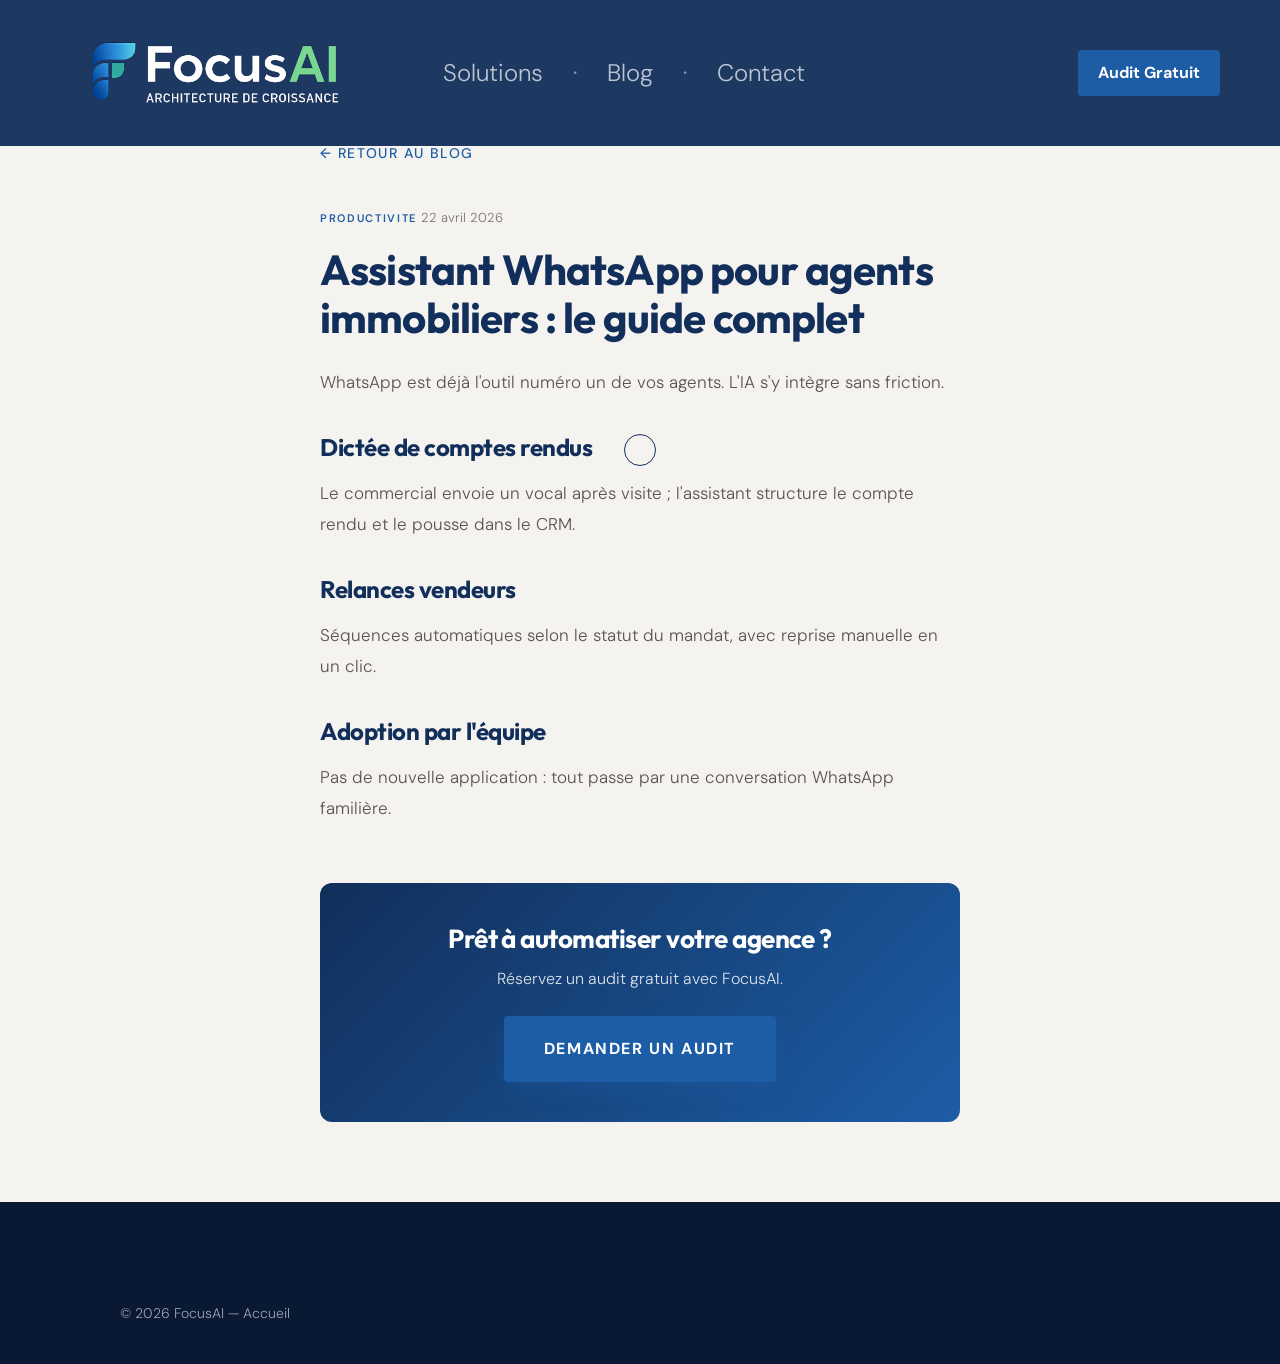
==== blog-assistant-whatsapp.html @ 402b4990 "Ajouter la page blog, la section FAQ et les articles associés. Nouvelle section FAQ sur l'accueil, p" ====
<!DOCTYPE html>
<html lang="fr">
<head>
    <meta charset="UTF-8">
    <meta name="viewport" content="width=device-width, initial-scale=1.0">
    <title>Assistant WhatsApp immobilier | FocusAI</title>
    <meta name="description" content="Assistant WhatsApp pour agents immobiliers">
    <link rel="stylesheet" href="style.css">
    <link rel="icon" type="image/png" href="logo.png">
    <link href="https://fonts.googleapis.com/css2?family=Outfit:wght@400;600;700;800&family=DM+Sans:wght@200;300;400&display=swap" rel="stylesheet">
    <script>window.va = window.va || function () { (window.vaq = window.vaq || []).push(arguments); };</script>
    <script defer src="/_vercel/insights/script.js"></script>
</head>
<body class="page-article">
    <div class="cursor-outline"></div>
    <nav class="navbar scrolled">
        <div class="nav-logo"><a href="index.html"><img src="logo.png" alt="FocusAI" style="height:90px;transform:scale(3);transform-origin:left center;margin-left:20px;display:block;"></a></div>
        <div class="nav-links" id="navLinks">
            <a href="index.html#solutions">Solutions</a><span class="dot">&middot;</span>
            <a href="blog.html">Blog</a><span class="dot">&middot;</span>
            <a href="index.html#contact">Contact</a>
        </div>
        <div class="nav-actions" style="display:flex;align-items:center;gap:15px;">
            <a href="#" onclick="openAuditModal(event)" class="nav-cta">Audit Gratuit</a>
            <div class="burger-menu" id="burgerMenu"><span></span><span></span><span></span></div>
        </div>
    </nav>
    <main class="article-main">
        <a href="blog.html" class="article-back">&larr; Retour au blog</a>
        <article class="article-content">
            <span class="blog-card-category">Productivite</span>
            <time class="blog-card-date" datetime="2026-04-22">22 avril 2026</time>
            <h1>Assistant WhatsApp pour agents immobiliers : le guide complet</h1>
            <p class="article-lead">WhatsApp est d&eacute;j&agrave; l'outil num&eacute;ro un de vos agents. L'IA s'y int&egrave;gre sans friction.</p><h2>Dict&eacute;e de comptes rendus</h2><p>Le commercial envoie un vocal apr&egrave;s visite ; l'assistant structure le compte rendu et le pousse dans le CRM.</p><h2>Relances vendeurs</h2><p>S&eacute;quences automatiques selon le statut du mandat, avec reprise manuelle en un clic.</p><h2>Adoption par l'&eacute;quipe</h2><p>Pas de nouvelle application : tout passe par une conversation WhatsApp famili&egrave;re.</p>
        </article>
        <aside class="article-cta">
            <h2>Pr&ecirc;t &agrave; automatiser votre agence ?</h2>
            <p>R&eacute;servez un audit gratuit avec FocusAI.</p>
            <a href="#" onclick="openAuditModal(event)" class="btn-primary">Demander un audit</a>
        </aside>
    </main>
    <footer class="footer"><div class="footer-bottom" style="padding:20px 60px;text-align:center;"><p>&copy; 2026 FocusAI &mdash; <a href="index.html">Accueil</a></p></div></footer>
    <div id="auditModal" class="modal-overlay"><div class="modal-content"><button class="modal-close" onclick="closeAuditModal()">&times;</button><form id="auditForm" style="display:flex;flex-direction:column;gap:15px;"><input type="text" id="auditName" class="modal-input" placeholder="Nom" required><input type="email" id="auditEmail" class="modal-input" placeholder="Email" required><input type="tel" id="auditPhone" class="modal-input" placeholder="Tel" required><input type="text" id="auditDomain" class="modal-input" placeholder="Activite" required><button type="submit" id="auditSubmitBtn" class="btn-primary" style="width:100%;border:none;">Envoyer</button></form><div id="auditSuccessMsg" style="display:none;color:#49A0E3;">OK</div></div></div>
    <script src="script.js"></script>
</body>
</html>
---- style.css ----
/* style.css */

/* Variables */
:root {
    --bg-main: #F5F3EF;
    --bg-dark: #112F5A;
    --accent-main: #1D5DA6;
    --accent-sec: #49A0E3;
    --accent-gold: #7ED994;
    --text-sec: #5A5450;
    --text-light: #ffffff;
    --text-dark: #141210;

    --font-heading: 'Outfit', sans-serif;
    --font-body: 'DM Sans', sans-serif;
}

/* Reset & Base */
* {
    margin: 0;
    padding: 0;
    box-sizing: border-box;
}

html {
    scroll-behavior: smooth;
    font-size: 16px;
}

body {
    background-color: var(--bg-main);
    color: var(--text-dark);
    font-family: var(--font-body);
    font-weight: 300;
    line-height: 1.6;
    overflow-x: hidden;
    cursor: none; /* Custom cursor */
}

a {
    text-decoration: none;
    color: inherit;
    cursor: none; /* Custom cursor everywhere */
}

button {
    cursor: none;
}

ul {
    list-style: none;
}

/* Typography Utilities */
h1, h2, h3, h4, h5, h6 {
    font-family: var(--font-heading);
    font-weight: 700;
    line-height: 1.2;
    letter-spacing: -0.02em;
}

em, i {
    font-style: italic;
}

.caps-label {
    letter-spacing: 0.18em;
    text-transform: uppercase;
    font-size: 11px;
}

/* Custom Cursor (Outline Only for Zero Lag) */
.cursor-outline {
    position: fixed;
    top: 0;
    left: 0;
    transform: translate(-50%, -50%);
    border-radius: 50%;
    z-index: 9999;
    pointer-events: none;
    will-change: transform;
    width: 32px;
    height: 32px;
    border: 1px solid var(--bg-dark);
    transition: width 0.2s, height 0.2s, background-color 0.2s, border-color 0.3s;
}

body.hovering .cursor-outline {
    width: 56px;
    height: 56px;
    background-color: rgba(17, 47, 90, 0.2);
}

body.cursor-on-dark .cursor-outline {
    border-color: var(--text-light);
}

body.cursor-on-dark.hovering .cursor-outline {
    background-color: rgba(255, 255, 255, 0.2);
}

/* Navigation */
.navbar {
    position: fixed;
    top: 0;
    left: 0;
    width: 100%;
    padding: 28px 60px;
    display: flex;
    justify-content: space-between;
    align-items: center;
    z-index: 1000;
    transition: background-color 0.3s, backdrop-filter 0.3s;
    color: var(--text-light);
    
    transform: translateY(-20px);
    opacity: 0;
    animation: navAppear 0.8s ease forwards 0.2s;
}

.navbar.scrolled {
    backdrop-filter: blur(12px);
    background-color: rgba(17, 47, 90, 0.9);
    padding: 20px 60px;
}

.nav-logo {
    font-family: var(--font-heading);
    letter-spacing: 0.1em;
    font-size: 22px;
    font-weight: 800;
}

.nav-links {
    display: flex;
    gap: 30px;
    align-items: center;
    font-size: 24px; /* x2 size */
}

.nav-links a {
    opacity: 0.7;
    transition: opacity 0.3s, color 0.3s;
}

.nav-links a:hover {
    opacity: 1;
}

.nav-links .dot {
    opacity: 0.5;
}

.nav-cta {
    padding: 10px 20px;
    background-color: var(--accent-main);
    color: var(--text-light) !important;
    border: none;
    border-radius: 4px;
    font-weight: bold;
    transition: background-color 0.3s, transform 0.3s;
}

.nav-cta:hover {
    background-color: var(--accent-sec);
    transform: translateY(-2px);
    color: var(--text-light) !important;
}

.btn-icon {
    width: 18px;
    height: 18px;
    vertical-align: middle;
    transition: transform 0.3s cubic-bezier(0.16, 1, 0.3, 1);
}

.btn-primary:hover .btn-icon, .nav-cta:hover .btn-icon, .btn-text:hover .btn-icon {
    transform: translate(3px, -3px);
}

@keyframes navAppear {
    to {
        transform: translateY(0);
        opacity: 1;
    }
}

/* Burger Menu Desktop (Hidden) */
.burger-menu {
    display: none;
    cursor: pointer;
    flex-direction: column;
    justify-content: space-between;
    width: 24px;
    height: 18px;
    z-index: 1001;
}
.burger-menu span {
    display: block;
    width: 100%;
    height: 2px;
    background-color: var(--text-light);
    border-radius: 2px;
    transition: all 0.3s ease;
}

/* 1. Hero Section */
.hero {
    position: relative;
    height: 100vh;
    display: flex;
    align-items: center;
    padding: 60px;
    color: var(--text-light);
    overflow: hidden;
}

.hero-bg {
    position: absolute;
    top: 0;
    left: 0;
    width: 100%;
    height: 100%;
    z-index: -1;
    animation: kenBurns 14s ease-out forwards;
}

@keyframes kenBurns {
    from { transform: scale(1.08); }
    to { transform: scale(1); }
}

.hero-gradient {
    position: absolute;
    top: 0;
    left: 0;
    width: 100%;
    height: 100%;
    background: linear-gradient(135deg, #091833, #112F5A, #1D5DA6);
}

.hero-grid {
    position: absolute;
    top: 0;
    left: 0;
    width: 100%;
    height: 100%;
    background-image: linear-gradient(rgba(126, 217, 148, 0.06) 1px, transparent 1px),
                      linear-gradient(90deg, rgba(126, 217, 148, 0.06) 1px, transparent 1px);
    background-size: 60px 60px;
}

.hero-overlay {
    position: absolute;
    bottom: 0;
    left: 0;
    width: 100%;
    height: 100%;
    background: linear-gradient(to top, rgba(10,18,40,0.7), transparent 55%);
}

.hero-orbs {
    position: absolute;
    width: 100%;
    height: 100%;
    top: 0;
    left: 0;
    pointer-events: none;
}

.orb {
    position: absolute;
    border-radius: 50%;
    filter: blur(80px);
    opacity: 0.5;
}

.orb-1 {
    width: 400px;
    height: 400px;
    background: var(--accent-gold);
    top: 20%;
    left: 10%;
    animation: float 10s ease-in-out infinite alternate;
}

.orb-2 {
    width: 500px;
    height: 500px;
    background: var(--accent-sec);
    bottom: 10%;
    right: 10%;
    animation: float 12s ease-in-out infinite alternate-reverse;
}

@keyframes float {
    to { transform: translateY(40px) translateX(20px); }
}

.hero-content {
    position: relative;
    z-index: 1;
    width: 100%;
    max-width: 1400px;
    margin: 0 auto;
}

.hero-title {
    font-size: clamp(40px, 6vw, 80px);
    margin-bottom: 30px;
    position: relative;
    z-index: 2;
    font-family: 'Outfit', sans-serif;
    font-weight: 800;
    text-transform: uppercase;
    text-align: center;
    opacity: 0;
    transform: translateY(40px);
    transition: opacity 1.2s cubic-bezier(0.16,1,0.3,1), transform 1.2s cubic-bezier(0.16,1,0.3,1);
    transition-delay: 0.3s;
}

.hero.is-visible .hero-title {
    opacity: 1;
    transform: translateY(0);
}

.hero-columns {
    display: grid;
    grid-template-columns: 1fr auto 1fr;
    gap: 40px;
    align-items: flex-end;
}

.hero-text-left, .hero-text-right {
    font-size: 18px;
    opacity: 0;
    transform: translateY(20px);
    transition: opacity 1s, transform 1s, box-shadow 0.4s ease;
    line-height: 1.5;
    max-width: 400px;
}

.hero-text-left {
    transition-delay: 0.6s, 0.6s, 0s;
}
.hero-text-right {
    text-align: right;
    justify-self: end;
    transition-delay: 0.6s, 0.6s, 0s;
}

.hero.is-visible .hero-text-left, 
.hero.is-visible .hero-text-right {
    opacity: 1;
    transform: translateY(0);
}

.hero.is-visible .hero-text-left:hover, 
.hero.is-visible .hero-text-right:hover {
    transform: translateY(-8px);
    box-shadow: 0 15px 35px rgba(0, 0, 0, 0.4);
}

.hero-cta-wrapper {
    opacity: 0;
    transition: opacity 0.8s;
    transition-delay: 0.9s;
}

.hero.is-visible .hero-cta-wrapper {
    opacity: 1;
}

.btn-primary {
    display: inline-block;
    padding: 20px 40px;
    background-color: var(--accent-main);
    color: var(--text-light) !important;
    border: none;
    border-radius: 4px;
    font-family: var(--font-body);
    font-size: 16px;
    text-transform: uppercase;
    letter-spacing: 0.1em;
    font-weight: bold;
    box-shadow: 0 10px 20px rgba(29, 93, 166, 0.3);
    transition: background-color 0.4s ease, transform 0.4s ease;
}

.btn-primary:hover {
    background-color: var(--accent-sec);
    transform: translateY(-2px);
    color: var(--text-light) !important;
}

/* 2. Piliers et Intégrations */
.piliers {
    background-color: var(--bg-main);
    padding: 120px 0;
}

.piliers-container {
    display: flex;
    justify-content: space-around;
    padding: 0 60px;
    margin-bottom: 120px;
}

.pilier {
    display: flex;
    flex-direction: column;
    align-items: center;
    gap: 25px;
    opacity: 0;
    transform: translateY(20px);
    transition: opacity 0.8s, transform 0.8s, color 0.3s;
    cursor: default;
}

.piliers.is-visible .pilier {
    opacity: 1;
    transform: translateY(0);
}

.piliers-container:hover .pilier:not(:hover) {
    opacity: 0.4;
    transform: scale(0.95);
}

.pilier:hover {
    color: var(--bg-dark);
    transform: scale(1.05);
}

.piliers.is-visible .pilier:nth-child(1) { transition-delay: 0.1s; }
.piliers.is-visible .pilier:nth-child(2) { transition-delay: 0.2s; }
.piliers.is-visible .pilier:nth-child(3) { transition-delay: 0.3s; }

.pilier-num {
    font-family: var(--font-heading);
    font-style: italic;
    font-size: 60px;
    color: rgba(17, 47, 90, 0.3);
    transition: color 0.3s, transform 0.3s;
}

.pilier:hover .pilier-num {
    color: var(--bg-dark);
    transform: scale(1.1);
}

.pilier-label {
    font-family: var(--font-body);
    font-size: 20px;
    text-transform: uppercase;
    letter-spacing: 0.15em;
}

.separator {
    height: 1px;
    background-color: rgba(90, 84, 80, 0.2);
    width: 100%;
}

.marquee-container {
    overflow: hidden;
    padding: 40px 0;
    white-space: nowrap;
    display: flex;
}

.marquee-content {
    flex-shrink: 0;
    padding-right: 50px; /* spacing before loop repeats */
    font-size: 14px;
    letter-spacing: 0.2em;
    opacity: 0.3;
    animation: scrollLeft 30s linear infinite;
    cursor: default;
}

.marquee-container:hover .marquee-content {
    animation-play-state: paused;
    opacity: 0.6;
    transition: opacity 0.3s;
}

@keyframes scrollLeft {
    from { transform: translateX(0); }
    to { transform: translateX(-100%); }
}

/* 3. Déclaration Centrale */
.declaration {
    position: relative;
    padding: 120px 0 0 0;
    text-align: center;
    background-color: var(--bg-main);
}

.declaration-content {
    max-width: 900px;
    margin: 0 auto;
    padding: 0 20px;
    position: relative;
    z-index: 2;
}

.declaration-title {
    font-size: clamp(48px, 6vw, 90px);
    margin-bottom: 60px;
}

.declaration-line {
    width: 0;
    height: 1px;
    background-color: rgba(17, 47, 90, 0.3);
    margin: 0 auto 30px auto;
    transition: width 1.2s ease;
}

.declaration.is-visible .declaration-line {
    width: 60px;
}

.declaration-subtitle {
    font-size: 12px;
    letter-spacing: 0.15em;
    opacity: 0.5;
    text-transform: uppercase;
}

.stat-banner {
    position: relative;
    height: 60vh;
    background: linear-gradient(to bottom, #1D5DA6, #112F5A);
    display: flex;
    flex-direction: column;
    justify-content: center;
    align-items: center;
    margin-top: 100px;
    overflow: hidden;
    color: var(--text-light);
    transform: scale(1.04);
    transition: transform 1.5s ease;
}

.declaration.is-visible .stat-banner {
    transform: scale(1);
}

.stat-giant {
    font-family: var(--font-heading);
    font-size: clamp(80px, 12vw, 150px);
    color: var(--text-light);
    font-weight: bold;
    margin-bottom: 20px;
}

.stat-label {
    position: relative;
    z-index: 1;
    font-size: 14px;
    letter-spacing: 0.1em;
    opacity: 0.8;
}

/* 4. La Science de l'Automatisation */
.science {
    padding: 120px 60px;
    background-color: var(--bg-main);
}

.science-container {
    display: grid;
    grid-template-columns: 1fr 1fr;
    gap: 80px;
    max-width: 1400px;
    margin: 0 auto;
}

.science-left {
    opacity: 0;
    transform: translateX(-30px);
    transition: opacity 1s, transform 1s;
}

.science.is-visible .science-left {
    opacity: 1;
    transform: translateX(0);
}

.science-title {
    font-size: 48px;
    margin-bottom: 20px;
}

.science-tag {
    display: block;
    font-size: 11px;
    text-transform: uppercase;
    letter-spacing: 0.3em;
    opacity: 0.4;
    margin-bottom: 40px;
}

.science-body {
    font-size: 18px;
    line-height: 1.8;
    margin-bottom: 40px;
    color: var(--text-sec);
}

.btn-text {
    font-size: 14px;
    text-transform: uppercase;
    letter-spacing: 0.1em;
    font-weight: 400;
    color: var(--accent-main);
    border-bottom: 1px solid transparent;
    transition: border-bottom 0.3s;
}

.btn-text:hover {
    border-bottom: 1px solid var(--accent-main);
}

.module-item {
    display: flex;
    justify-content: space-between;
    align-items: center;
    padding: 30px 0;
    border-bottom: 1px solid rgba(90, 84, 80, 0.2);
    position: relative;
    opacity: 0;
    transform: translateY(20px);
    transition: opacity 0.6s, transform 0.6s;
}

.science.is-visible .module-item {
    opacity: 1;
    transform: translateY(0);
}

.science.is-visible .module-item:hover {
    transform: translateY(-5px);
    box-shadow: 0 10px 25px rgba(0, 0, 0, 0.05);
    background: #ffffff;
    border-radius: 8px;
    padding: 30px 20px;
    border-bottom: 1px solid transparent;
}

.science.is-visible .module-item:nth-child(1) { transition-delay: 0.15s; }
.science.is-visible .module-item:nth-child(2) { transition-delay: 0.30s; }
.science.is-visible .module-item:nth-child(3) { transition-delay: 0.45s; }
.science.is-visible .module-item:nth-child(4) { transition-delay: 0.60s; }
.science.is-visible .module-item:nth-child(5) { transition-delay: 0.75s; }

.module-item::after {
    content: '';
    position: absolute;
    bottom: -1px;
    left: 0;
    height: 1px;
    width: 0;
    background-color: var(--accent-main);
    transition: width 0.4s ease;
}

.module-item:hover::after {
    width: 100%;
}

.module-info {
    display: flex;
    align-items: center;
    gap: 15px;
    font-size: 20px;
}

.module-num {
    font-family: var(--font-heading);
    font-style: italic;
    color: rgba(255, 255, 255, 0.3);
    margin-right: 15px;
    font-size: 24px;
}

.module-name {
    font-family: var(--font-body);
}

.module-time {
    font-size: 11px;
    color: var(--text-sec);
    text-transform: uppercase;
}

/* 5. Galerie Stats */
.galerie-stats {
    display: flex;
    height: 75vh;
    background-color: var(--bg-dark);
    color: var(--text-light);
}

.stats-col {
    flex: 1;
    display: flex;
    flex-direction: column;
    justify-content: center;
    padding: 0 80px;
    position: relative;
    overflow: hidden;
}

.stats-left {
    background: linear-gradient(to bottom right, #112F5A, #1D5DA6);
}

.stats-separator {
    position: absolute;
    right: 0;
    top: 0;
    width: 1px;
    height: 100%;
    background-color: rgba(245, 243, 239, 0.06);
}

.stats-right {
    background-color: var(--bg-dark);
}

.stats-content {
    opacity: 0;
    transform: translateY(20px);
    transition: opacity 0.8s, transform 0.8s;
    position: relative;
    z-index: 2;
}

.galerie-stats.is-visible .stats-content {
    opacity: 1;
    transform: translateY(0);
}

.galerie-stats.is-visible .stats-left .stats-content {
    transition-delay: 0.15s;
}

.galerie-stats.is-visible .stats-right .stats-content {
    transition-delay: 0.3s;
}

.stats-label {
    font-size: 11px;
    letter-spacing: 0.18em;
    text-transform: uppercase;
    opacity: 0.6;
    margin-bottom: 20px;
    display: block;
}

.stats-value {
    font-family: var(--font-heading);
    font-size: clamp(40px, 5vw, 72px);
}

.stats-value span, .stats-value i {
    color: var(--accent-gold);
    font-style: italic;
}

.stat-bg-number {
    position: absolute;
    top: 50%;
    right: -5%;
    transform: translateY(-50%);
    font-family: var(--font-heading);
    font-size: 200px;
    opacity: 0.04;
    pointer-events: none;
    animation: zoomSlow 20s infinite alternate;
}

@keyframes zoomSlow {
    from { transform: translateY(-50%) scale(1); }
    to { transform: translateY(-50%) scale(1.02); }
}

/* 6. Ingénierie de Précision */
.ingenierie {
    background-color: var(--bg-dark);
    color: var(--text-light);
    padding: 120px 60px;
}

.ingenierie-header {
    text-align: center;
    margin-bottom: 80px;
    opacity: 0;
    transform: translateY(30px);
    transition: opacity 0.8s, transform 0.8s;
}

.ingenierie.is-visible .ingenierie-header {
    opacity: 1;
    transform: translateY(0);
}

.ingenierie-title {
    font-size: 48px;
    margin-bottom: 15px;
}

.ingenierie-ref {
    font-size: 11px;
    letter-spacing: 0.2em;
    color: var(--accent-gold);
    opacity: 0.8;
}

.ingenierie-container {
    display: grid;
    grid-template-columns: 1fr 1fr;
    gap: 80px;
    max-width: 1400px;
    margin: 0 auto;
}

.ingenierie-list li, .stack-list li {
    padding: 20px 0;
    border-bottom: 1px solid rgba(245, 243, 239, 0.1);
    font-size: 18px;
    opacity: 0;
    transform: translateY(15px);
    transition: opacity 0.5s, transform 0.5s;
}

.ingenierie.is-visible .ingenierie-list li,
.ingenierie.is-visible .stack-list li {
    opacity: 1;
    transform: translateY(0);
}

.ingenierie.is-visible .ingenierie-list li:nth-child(1) { transition-delay: 0.1s; }
.ingenierie.is-visible .ingenierie-list li:nth-child(2) { transition-delay: 0.2s; }
.ingenierie.is-visible .ingenierie-list li:nth-child(3) { transition-delay: 0.3s; }
.ingenierie.is-visible .ingenierie-list li:nth-child(4) { transition-delay: 0.4s; }
.ingenierie.is-visible .ingenierie-list li:nth-child(5) { transition-delay: 0.5s; }

.ingenierie.is-visible .stack-list li:nth-child(1) { transition-delay: 0.3s; }
.ingenierie.is-visible .stack-list li:nth-child(2) { transition-delay: 0.4s; }
.ingenierie.is-visible .stack-list li:nth-child(3) { transition-delay: 0.5s; }
.ingenierie.is-visible .stack-list li:nth-child(4) { transition-delay: 0.6s; }
.ingenierie.is-visible .stack-list li:nth-child(5) { transition-delay: 0.7s; }

.ing-num {
    font-family: var(--font-heading);
    font-style: italic;
    color: rgba(255, 255, 255, 0.3);
    margin-right: 10px;
}

.stack-list strong {
    color: var(--text-light);
    font-weight: 500;
}

/* Solutions Details */
.solutions-details {
    padding: 120px 60px;
    width: 100%;
}

.solutions-subtitle {
    font-size: 36px;
    margin-bottom: 15px;
}

.solutions-desc {
    color: var(--text-sec);
    margin-bottom: 40px;
}

.cases-grid {
    display: grid;
    grid-template-columns: 1fr;
    gap: 40px;
}

.case-card {
    background-color: rgba(17, 47, 90, 0.03);
    padding: 40px 60px;
    border-left: 2px solid rgba(17, 47, 90, 0.2);
    transition: transform 0.4s ease, box-shadow 0.4s ease;
    border-radius: 0 12px 12px 0;
}

.case-card:hover {
    transform: translateY(-8px);
    box-shadow: 0 15px 30px rgba(0, 0, 0, 0.1);
}

.case-card h4 {
    font-size: 20px;
    margin-bottom: 10px;
    font-family: var(--font-heading);
}

/* Tarifs Section */
.tarifs {
    padding: 120px 60px;
    background-color: var(--bg-main);
}

.tarifs-container {
    max-width: 900px;
    margin: 0 auto;
    text-align: center;
}

.tarifs-title {
    font-size: 48px;
    margin-bottom: 40px;
}

.tarifs-content {
    font-size: 18px;
    line-height: 1.8;
    background: #ffffff;
    padding: 40px;
    border-radius: 12px;
    transition: transform 0.4s ease, box-shadow 0.4s ease;
}

.tarifs .btn-primary {
    color: var(--accent-main);
    border-color: var(--accent-main);
}
.tarifs .btn-primary::before {
    background-color: var(--accent-main);
}
.tarifs .btn-primary:hover {
    color: var(--text-light);
}

.tarifs-content:hover {
    transform: translateY(-8px);
    box-shadow: 0 15px 30px rgba(0, 0, 0, 0.1);
}

.tarifs-content strong {
    color: var(--accent-main);
    font-weight: 400;
}

/* Contact Section */
.contact {
    padding: 120px 60px;
    background-color: var(--bg-dark);
    color: var(--text-light);
    text-align: center;
}

.contact-title {
    font-size: 60px;
    margin-bottom: 20px;
}

.contact-container p {
    font-size: 20px;
    margin-bottom: 50px;
    opacity: 0.8;
}

.contact-links {
    display: flex;
    justify-content: center;
    align-items: center;
    gap: 30px;
}

/* Footer Section */
.footer {
    background-color: #091833;
    color: var(--text-light);
    padding: 80px 60px 20px 60px;
}

.footer-container {
    display: grid;
    grid-template-columns: 2fr 1fr 1fr 1fr;
    gap: 60px;
    max-width: 1400px;
    margin: 0 auto;
    padding-bottom: 60px;
    border-bottom: 1px solid rgba(255, 255, 255, 0.1);
}

.footer-brand p {
    opacity: 0.7;
    line-height: 1.6;
    max-width: 300px;
}

.footer-links h4, .footer-contact h4 {
    font-size: 18px;
    margin-bottom: 20px;
    color: var(--accent-gold);
}

.footer-links ul {
    list-style: none;
    padding: 0;
}

.footer-links li {
    margin-bottom: 12px;
}

.footer-links a {
    color: var(--text-light);
    opacity: 0.7;
    transition: opacity 0.3s;
}

.footer-links a:hover {
    opacity: 1;
}

.footer-contact p {
    opacity: 0.7;
    margin-bottom: 10px;
}

.footer-bottom {
    display: flex;
    justify-content: space-between;
    align-items: center;
    max-width: 1400px;
    margin: 0 auto;
    padding-top: 20px;
    font-size: 14px;
    opacity: 0.6;
}

.legal-links {
    display: flex;
    gap: 20px;
}

.legal-links a {
    color: var(--text-light);
}

.legal-links a:hover {
    text-decoration: underline;
}

.back-to-top {
    background: transparent;
    color: var(--accent-sec);
    border: 1px solid var(--accent-sec);
    padding: 8px 16px;
    border-radius: 20px;
    cursor: pointer;
    font-size: 12px;
    text-transform: uppercase;
    letter-spacing: 0.1em;
    transition: background 0.3s, color 0.3s;
}

.back-to-top:hover {
    background: var(--accent-sec);
    color: var(--bg-dark);
}

/* Animations Reveal Text Words */
.word {
    display: inline-block;
    overflow: hidden;
    vertical-align: top;
}
.word-inner {
    display: inline-block;
    transform: translateY(100%);
    opacity: 0;
    transition: transform 0.4s ease, opacity 0.4s ease;
}

.declaration:not(.is-visible) .word-inner {
    transition-delay: 0s !important;
}

.declaration.is-visible .word-inner {
    transform: translateY(0);
    opacity: 1;
    transition: transform 0.8s cubic-bezier(0.16,1,0.3,1), opacity 0.8s;
}

/* Responsive */
@media (max-width: 1024px) {
    .hero-columns {
        grid-template-columns: 1fr;
        text-align: center;
        gap: 30px;
    }
    
    .hero-text-left, .hero-text-right {
        max-width: 100%;
        text-align: center;
    }
    
    .science-container, .ingenierie-container {
        grid-template-columns: 1fr;
    }
    
    .galerie-stats {
        flex-direction: column;
        height: auto;
    }
    
    .stats-col {
        padding: 60px;
    }
    
    .stats-separator {
        width: 100%;
        height: 1px;
        bottom: 0;
        top: auto;
    }
}

/* Modal Overlay */
.modal-overlay {
    position: fixed;
    top: 0;
    left: 0;
    width: 100%;
    height: 100%;
    background-color: rgba(10, 18, 40, 0.85);
    backdrop-filter: blur(8px);
    z-index: 2000;
    display: flex;
    align-items: center;
    justify-content: center;
    opacity: 0;
    visibility: hidden;
    transition: opacity 0.3s ease, visibility 0.3s ease;
}

.modal-overlay.active {
    opacity: 1;
    visibility: visible;
}

.modal-content {
    background-color: var(--bg-dark);
    border: 1px solid rgba(255, 255, 255, 0.1);
    padding: 40px;
    border-radius: 12px;
    width: 90%;
    max-width: 500px;
    position: relative;
    color: var(--text-light);
    transform: translateY(20px);
    transition: transform 0.3s ease;
    box-shadow: 0 20px 40px rgba(0, 0, 0, 0.4);
}

.modal-overlay.active .modal-content {
    transform: translateY(0);
}

.modal-close {
    position: absolute;
    top: 15px;
    right: 15px;
    background: none;
    border: none;
    color: var(--text-light);
    font-size: 28px;
    cursor: pointer;
    opacity: 0.6;
    transition: opacity 0.3s;
}

.modal-close:hover {
    opacity: 1;
}

.modal-input {
    padding: 16px;
    border-radius: 4px;
    border: 1px solid rgba(255, 255, 255, 0.2);
    background: rgba(255, 255, 255, 0.05);
    color: white;
    width: 100%;
    font-family: var(--font-body);
    font-size: 15px;
    outline: none;
    transition: border-color 0.3s, background 0.3s;
}

.modal-input:focus {
    border-color: var(--accent-sec);
    background: rgba(255, 255, 255, 0.08);
}

@media (max-width: 768px) {
    /* Hide custom cursor on mobile */
    .cursor-outline {
        display: none !important;
    }
    body, a, button {
        cursor: auto !important;
    }

    /* Padding adjustments for mobile */
    .piliers, .declaration, .science, .ingenierie, .tarifs, .contact, .solutions-details {
        padding: 60px 20px !important;
    }

    /* Hero Section fixes */
    .hero {
        padding: 120px 20px 40px 20px !important;
        height: auto !important;
        min-height: 100vh;
        display: flex;
        flex-direction: column;
        justify-content: center;
    }
    .hero-columns {
        display: flex;
        flex-direction: column;
        gap: 20px !important;
        margin-top: 40px !important;
    }
    .hero-text-left {
        padding: 20px !important;
    }
    .hero-text-right {
        display: none !important;
    }
    .btn-primary {
        width: 100% !important;
        text-align: center;
        padding: 15px 20px !important;
        font-size: 14px !important;
        white-space: normal; /* allow text wrapping if needed */
        display: flex !important;
        justify-content: center !important;
        align-items: center !important;
    }

    form {
        width: 100%;
        align-items: center;
    }
    
    .tarifs-content {
        padding: 30px 20px !important;
        text-align: center;
    }

    /* Navbar fixes */
    .navbar, .navbar.scrolled {
        padding: 15px 20px !important;
        background-color: var(--bg-dark) !important;
        align-items: center;
    }
    .nav-links {
        position: fixed;
        top: 0;
        left: 0;
        width: 100%;
        height: 100vh;
        background-color: var(--bg-dark);
        display: flex;
        flex-direction: column;
        align-items: center;
        justify-content: center;
        gap: 40px;
        z-index: 999;
        transform: translateY(-100%);
        opacity: 0;
        pointer-events: none;
        transition: transform 0.4s ease, opacity 0.4s ease;
    }
    
    .nav-links.active {
        transform: translateY(0);
        opacity: 1;
        pointer-events: auto;
    }
    
    .nav-links .dot {
        display: none;
    }
    
    .nav-links a {
        font-size: 32px;
    }

    .burger-menu {
        display: flex;
    }
    
    .burger-menu.active span:nth-child(1) {
        transform: translateY(8px) rotate(45deg);
    }
    .burger-menu.active span:nth-child(2) {
        opacity: 0;
    }
    .burger-menu.active span:nth-child(3) {
        transform: translateY(-8px) rotate(-45deg);
    }
    .nav-logo img {
        transform: scale(2) !important;
        transform-origin: left center;
        margin-left: 10px !important;
        height: 55px !important; /* Huge logo on mobile */
    }
    .nav-cta {
        padding: 8px 12px;
        font-size: 12px;
        white-space: nowrap; /* Prevent wrapping */
    }
    
    /* Typography adjustments */
    .hero-title {
        font-size: clamp(36px, 10vw, 48px) !important;
    }
    .science-title, .ingenierie-title, .contact-title, .tarifs-title, .solutions-subtitle {
        font-size: clamp(28px, 8vw, 36px) !important;
    }
    .declaration-title {
        font-size: clamp(28px, 8vw, 36px);
        margin-bottom: 40px;
    }

    /* Piliers fixes */
    .piliers-container {
        flex-direction: column;
        gap: 40px;
        padding: 0;
        margin-bottom: 60px;
    }
    .pilier {
        text-align: center;
    }
    .pilier-label {
        text-align: center;
        display: block;
        font-size: 16px !important;
    }
    .pilier-num {
        font-size: 60px !important;
    }

    /* Grid layouts */
    .cases-grid {
        grid-template-columns: 1fr;
    }
    .case-card {
        padding: 30px 20px !important;
    }
    .footer-container {
        grid-template-columns: 1fr 1fr;
        gap: 30px 15px;
        text-align: left;
    }
    .footer-brand {
        grid-column: 1 / -1;
        text-align: center;
        margin-bottom: 20px;
    }
    .footer-brand p {
        margin: 0 auto;
    }
    .footer-brand img {
        margin: 0 auto 20px auto;
        height: 50px !important;
        transform: scale(1.2) !important;
    }
    .footer-contact {
        grid-column: 1 / -1;
        text-align: center;
        margin-top: 10px;
    }
    .footer-bottom {
        flex-direction: column;
        gap: 20px;
        text-align: center;
    }
    .legal-links {
        flex-direction: column;
        gap: 10px;
    }

    /* Contact Links fixes */
    .contact-links {
        flex-direction: column;
        width: 100%;
        gap: 15px !important;
    }

    /* Stats */
    .stat-giant {
        font-size: clamp(50px, 15vw, 80px);
    }
    
    .stat-bg-number {
        font-size: clamp(80px, 25vw, 120px);
        right: 0;
        left: 0;
        width: 100%;
        text-align: center;
    }
    
    .stats-col {
        padding: 40px 20px;
        text-align: center;
    }

    /* Modules */
    .module-item {
        flex-direction: column;
        align-items: flex-start;
        gap: 10px;
    }
    .module-time {
        align-self: flex-start;
    }

    .stat-banner {
        height: auto;
        padding: 60px 20px;
        margin-left: -20px;
        margin-right: -20px;
        border-radius: 0;
        width: auto;
    }

    .faq {
        padding: 60px 20px !important;
    }

    .faq-question {
        font-size: 16px !important;
        padding: 18px 0 !important;
    }

    .page-hero {
        padding: 120px 20px 60px !important;
    }

    .blog-main,
    .article-main {
        padding: 60px 20px !important;
    }
}

/* FAQ Section */
.faq {
    padding: 120px 60px;
    background-color: var(--bg-main);
}

.faq-container {
    max-width: 900px;
    margin: 0 auto;
}

.faq-header {
    text-align: center;
    margin-bottom: 60px;
}

.faq-tag {
    display: inline-block;
    font-size: 11px;
    letter-spacing: 0.25em;
    text-transform: uppercase;
    color: var(--accent-main);
    margin-bottom: 15px;
}

.faq-title {
    font-size: clamp(32px, 5vw, 48px);
    margin-bottom: 15px;
    color: var(--bg-dark);
}

.faq-intro {
    font-size: 18px;
    color: var(--text-sec);
    max-width: 640px;
    margin: 0 auto;
    line-height: 1.7;
}

.faq-list {
    display: flex;
    flex-direction: column;
    gap: 0;
}

.faq-item {
    border-bottom: 1px solid rgba(90, 84, 80, 0.2);
}

.faq-item:first-child {
    border-top: 1px solid rgba(90, 84, 80, 0.2);
}

.faq-question {
    width: 100%;
    display: flex;
    justify-content: space-between;
    align-items: center;
    gap: 20px;
    padding: 24px 0;
    background: none;
    border: none;
    text-align: left;
    font-family: var(--font-heading);
    font-size: 18px;
    font-weight: 600;
    color: var(--bg-dark);
    cursor: pointer;
    transition: color 0.3s;
}

.faq-question:hover {
    color: var(--accent-main);
}

.faq-icon {
    width: 20px;
    height: 20px;
    flex-shrink: 0;
    transition: transform 0.35s ease;
    color: var(--accent-main);
}

.faq-item.is-open .faq-icon {
    transform: rotate(45deg);
}

.faq-answer {
    max-height: 0;
    overflow: hidden;
    transition: max-height 0.45s cubic-bezier(0.16, 1, 0.3, 1), padding 0.35s ease;
}

.faq-item.is-open .faq-answer {
    max-height: 400px;
    padding-bottom: 24px;
}

.faq-answer p {
    color: var(--text-sec);
    font-size: 16px;
    line-height: 1.75;
    padding-right: 40px;
}

.faq-cta-text {
    text-align: center;
    margin-top: 40px;
    font-size: 16px;
    color: var(--text-sec);
}

.faq-cta-text a {
    color: var(--accent-main);
    font-weight: 500;
    border-bottom: 1px solid transparent;
    transition: border-color 0.3s;
}

.faq-cta-text a:hover {
    border-bottom-color: var(--accent-main);
}

/* Blog & Articles */
.page-hero {
    position: relative;
    padding: 160px 60px 80px;
    color: var(--text-light);
    text-align: center;
    overflow: hidden;
}

.page-hero-bg {
    position: absolute;
    inset: 0;
    background: linear-gradient(135deg, #091833, #112F5A, #1D5DA6);
    z-index: -1;
}

.page-hero-content {
    max-width: 720px;
    margin: 0 auto;
    position: relative;
    z-index: 1;
}

.page-hero-tag {
    display: inline-block;
    font-size: 11px;
    letter-spacing: 0.25em;
    text-transform: uppercase;
    opacity: 0.7;
    margin-bottom: 20px;
}

.page-hero h1 {
    font-size: clamp(36px, 6vw, 56px);
    margin-bottom: 20px;
    line-height: 1.1;
}

.page-hero p {
    font-size: 18px;
    opacity: 0.85;
    line-height: 1.7;
}

.blog-main {
    padding: 80px 60px 120px;
    max-width: 1400px;
    margin: 0 auto;
}

.blog-grid {
    display: grid;
    grid-template-columns: repeat(auto-fill, minmax(300px, 1fr));
    gap: 30px;
    margin-bottom: 60px;
}

.blog-card {
    background: #fff;
    padding: 32px;
    border-radius: 12px;
    border: 1px solid rgba(17, 47, 90, 0.08);
    display: flex;
    flex-direction: column;
    gap: 12px;
    transition: transform 0.35s ease, box-shadow 0.35s ease;
}

.blog-card:hover {
    transform: translateY(-6px);
    box-shadow: 0 16px 40px rgba(0, 0, 0, 0.08);
}

.blog-card--featured {
    border-color: var(--accent-main);
    background: linear-gradient(135deg, rgba(29, 93, 166, 0.04), #fff);
}

.blog-card-category {
    font-size: 11px;
    letter-spacing: 0.15em;
    text-transform: uppercase;
    color: var(--accent-main);
    font-weight: 600;
}

.blog-card-date {
    font-size: 13px;
    color: var(--text-sec);
    opacity: 0.8;
}

.blog-card h2 {
    font-size: 22px;
    line-height: 1.3;
}

.blog-card h2 a {
    color: var(--bg-dark);
    transition: color 0.3s;
}

.blog-card h2 a:hover {
    color: var(--accent-main);
}

.blog-card p {
    color: var(--text-sec);
    font-size: 15px;
    line-height: 1.65;
    flex: 1;
}

.blog-card-link {
    font-size: 14px;
    text-transform: uppercase;
    letter-spacing: 0.08em;
    color: var(--accent-main);
    font-weight: 600;
    margin-top: 8px;
}

.blog-newsletter {
    text-align: center;
    background: var(--bg-dark);
    color: var(--text-light);
    padding: 50px 40px;
    border-radius: 12px;
}

.blog-newsletter h2 {
    font-size: 28px;
    margin-bottom: 12px;
}

.blog-newsletter p {
    opacity: 0.8;
    margin-bottom: 24px;
}

/* Article page */
.article-main {
    max-width: 760px;
    margin: 0 auto;
    padding: 140px 60px 80px;
}

.article-back {
    display: inline-block;
    font-size: 14px;
    text-transform: uppercase;
    letter-spacing: 0.1em;
    color: var(--accent-main);
    margin-bottom: 40px;
    font-weight: 500;
}

.article-content h1 {
    font-size: clamp(28px, 5vw, 42px);
    margin: 16px 0 24px;
    line-height: 1.15;
    color: var(--bg-dark);
}

.article-lead {
    font-size: 20px;
    line-height: 1.7;
    color: var(--text-sec);
    margin-bottom: 32px;
}

.article-content h2 {
    font-size: 24px;
    margin: 36px 0 16px;
    color: var(--bg-dark);
}

.article-content p {
    color: var(--text-sec);
    font-size: 17px;
    line-height: 1.8;
    margin-bottom: 16px;
}

.article-cta {
    margin-top: 60px;
    padding: 40px;
    background: linear-gradient(135deg, #112F5A, #1D5DA6);
    color: var(--text-light);
    border-radius: 12px;
    text-align: center;
}

.article-cta h2 {
    font-size: 26px;
    margin-bottom: 12px;
}

.article-cta p {
    opacity: 0.85;
    margin-bottom: 24px;
}

.page-blog .navbar,
.page-article .navbar {
    opacity: 1;
    transform: translateY(0);
    background-color: rgba(17, 47, 90, 0.95);
}
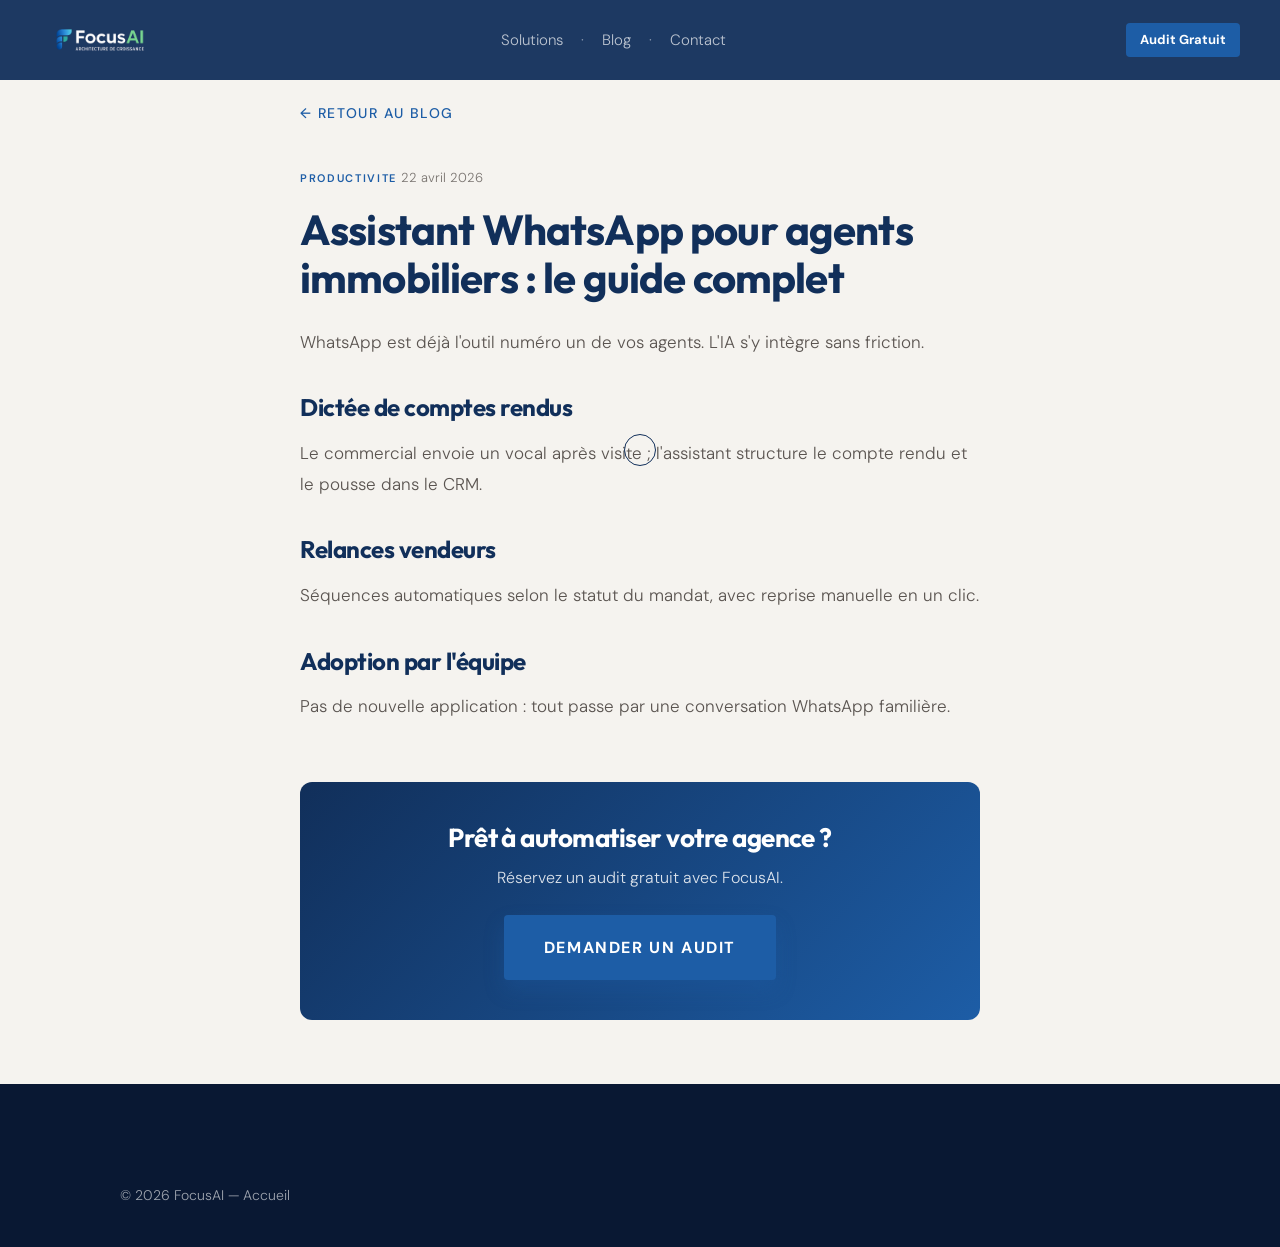
==== commit 925ab0d7: "Add files via upload" ====
--- a/blog-assistant-whatsapp.html
+++ b/blog-assistant-whatsapp.html
@@ -14,7 +14,7 @@
 <body class="page-article">
     <div class="cursor-outline"></div>
     <nav class="navbar scrolled">
-        <div class="nav-logo"><a href="index.html"><img src="logo.png" alt="FocusAI" style="height:90px;transform:scale(3);transform-origin:left center;margin-left:20px;display:block;"></a></div>
+        <div class="nav-logo"><a href="index.html" class="nav-logo-link"><img src="logo.png" alt="FocusAI" class="nav-logo-img"></a></div>
         <div class="nav-links" id="navLinks">
             <a href="index.html#solutions">Solutions</a><span class="dot">&middot;</span>
             <a href="blog.html">Blog</a><span class="dot">&middot;</span>
--- a/style.css
+++ b/style.css
@@ -1,1799 +1,1856 @@
-/* style.css */
-
-/* Variables */
-:root {
-    --bg-main: #F5F3EF;
-    --bg-dark: #112F5A;
-    --accent-main: #1D5DA6;
-    --accent-sec: #49A0E3;
-    --accent-gold: #7ED994;
-    --text-sec: #5A5450;
-    --text-light: #ffffff;
-    --text-dark: #141210;
-
-    --font-heading: 'Outfit', sans-serif;
-    --font-body: 'DM Sans', sans-serif;
-}
-
-/* Reset & Base */
-* {
-    margin: 0;
-    padding: 0;
-    box-sizing: border-box;
-}
-
-html {
-    scroll-behavior: smooth;
-    font-size: 16px;
-}
-
-body {
-    background-color: var(--bg-main);
-    color: var(--text-dark);
-    font-family: var(--font-body);
-    font-weight: 300;
-    line-height: 1.6;
-    overflow-x: hidden;
-    cursor: none; /* Custom cursor */
-}
-
-a {
-    text-decoration: none;
-    color: inherit;
-    cursor: none; /* Custom cursor everywhere */
-}
-
-button {
-    cursor: none;
-}
-
-ul {
-    list-style: none;
-}
-
-/* Typography Utilities */
-h1, h2, h3, h4, h5, h6 {
-    font-family: var(--font-heading);
-    font-weight: 700;
-    line-height: 1.2;
-    letter-spacing: -0.02em;
-}
-
-em, i {
-    font-style: italic;
-}
-
-.caps-label {
-    letter-spacing: 0.18em;
-    text-transform: uppercase;
-    font-size: 11px;
-}
-
-/* Custom Cursor (Outline Only for Zero Lag) */
-.cursor-outline {
-    position: fixed;
-    top: 0;
-    left: 0;
-    transform: translate(-50%, -50%);
-    border-radius: 50%;
-    z-index: 9999;
-    pointer-events: none;
-    will-change: transform;
-    width: 32px;
-    height: 32px;
-    border: 1px solid var(--bg-dark);
-    transition: width 0.2s, height 0.2s, background-color 0.2s, border-color 0.3s;
-}
-
-body.hovering .cursor-outline {
-    width: 56px;
-    height: 56px;
-    background-color: rgba(17, 47, 90, 0.2);
-}
-
-body.cursor-on-dark .cursor-outline {
-    border-color: var(--text-light);
-}
-
-body.cursor-on-dark.hovering .cursor-outline {
-    background-color: rgba(255, 255, 255, 0.2);
-}
-
-/* Navigation */
-.navbar {
-    position: fixed;
-    top: 0;
-    left: 0;
-    width: 100%;
-    padding: 28px 60px;
-    display: flex;
-    justify-content: space-between;
-    align-items: center;
-    z-index: 1000;
-    transition: background-color 0.3s, backdrop-filter 0.3s;
-    color: var(--text-light);
-    
-    transform: translateY(-20px);
-    opacity: 0;
-    animation: navAppear 0.8s ease forwards 0.2s;
-}
-
-.navbar.scrolled {
-    backdrop-filter: blur(12px);
-    background-color: rgba(17, 47, 90, 0.9);
-    padding: 20px 60px;
-}
-
-.nav-logo {
-    font-family: var(--font-heading);
-    letter-spacing: 0.1em;
-    font-size: 22px;
-    font-weight: 800;
-}
-
-.nav-links {
-    display: flex;
-    gap: 30px;
-    align-items: center;
-    font-size: 24px; /* x2 size */
-}
-
-.nav-links a {
-    opacity: 0.7;
-    transition: opacity 0.3s, color 0.3s;
-}
-
-.nav-links a:hover {
-    opacity: 1;
-}
-
-.nav-links .dot {
-    opacity: 0.5;
-}
-
-.nav-cta {
-    padding: 10px 20px;
-    background-color: var(--accent-main);
-    color: var(--text-light) !important;
-    border: none;
-    border-radius: 4px;
-    font-weight: bold;
-    transition: background-color 0.3s, transform 0.3s;
-}
-
-.nav-cta:hover {
-    background-color: var(--accent-sec);
-    transform: translateY(-2px);
-    color: var(--text-light) !important;
-}
-
-.btn-icon {
-    width: 18px;
-    height: 18px;
-    vertical-align: middle;
-    transition: transform 0.3s cubic-bezier(0.16, 1, 0.3, 1);
-}
-
-.btn-primary:hover .btn-icon, .nav-cta:hover .btn-icon, .btn-text:hover .btn-icon {
-    transform: translate(3px, -3px);
-}
-
-@keyframes navAppear {
-    to {
-        transform: translateY(0);
-        opacity: 1;
-    }
-}
-
-/* Burger Menu Desktop (Hidden) */
-.burger-menu {
-    display: none;
-    cursor: pointer;
-    flex-direction: column;
-    justify-content: space-between;
-    width: 24px;
-    height: 18px;
-    z-index: 1001;
-}
-.burger-menu span {
-    display: block;
-    width: 100%;
-    height: 2px;
-    background-color: var(--text-light);
-    border-radius: 2px;
-    transition: all 0.3s ease;
-}
-
-/* 1. Hero Section */
-.hero {
-    position: relative;
-    height: 100vh;
-    display: flex;
-    align-items: center;
-    padding: 60px;
-    color: var(--text-light);
-    overflow: hidden;
-}
-
-.hero-bg {
-    position: absolute;
-    top: 0;
-    left: 0;
-    width: 100%;
-    height: 100%;
-    z-index: -1;
-    animation: kenBurns 14s ease-out forwards;
-}
-
-@keyframes kenBurns {
-    from { transform: scale(1.08); }
-    to { transform: scale(1); }
-}
-
-.hero-gradient {
-    position: absolute;
-    top: 0;
-    left: 0;
-    width: 100%;
-    height: 100%;
-    background: linear-gradient(135deg, #091833, #112F5A, #1D5DA6);
-}
-
-.hero-grid {
-    position: absolute;
-    top: 0;
-    left: 0;
-    width: 100%;
-    height: 100%;
-    background-image: linear-gradient(rgba(126, 217, 148, 0.06) 1px, transparent 1px),
-                      linear-gradient(90deg, rgba(126, 217, 148, 0.06) 1px, transparent 1px);
-    background-size: 60px 60px;
-}
-
-.hero-overlay {
-    position: absolute;
-    bottom: 0;
-    left: 0;
-    width: 100%;
-    height: 100%;
-    background: linear-gradient(to top, rgba(10,18,40,0.7), transparent 55%);
-}
-
-.hero-orbs {
-    position: absolute;
-    width: 100%;
-    height: 100%;
-    top: 0;
-    left: 0;
-    pointer-events: none;
-}
-
-.orb {
-    position: absolute;
-    border-radius: 50%;
-    filter: blur(80px);
-    opacity: 0.5;
-}
-
-.orb-1 {
-    width: 400px;
-    height: 400px;
-    background: var(--accent-gold);
-    top: 20%;
-    left: 10%;
-    animation: float 10s ease-in-out infinite alternate;
-}
-
-.orb-2 {
-    width: 500px;
-    height: 500px;
-    background: var(--accent-sec);
-    bottom: 10%;
-    right: 10%;
-    animation: float 12s ease-in-out infinite alternate-reverse;
-}
-
-@keyframes float {
-    to { transform: translateY(40px) translateX(20px); }
-}
-
-.hero-content {
-    position: relative;
-    z-index: 1;
-    width: 100%;
-    max-width: 1400px;
-    margin: 0 auto;
-}
-
-.hero-title {
-    font-size: clamp(40px, 6vw, 80px);
-    margin-bottom: 30px;
-    position: relative;
-    z-index: 2;
-    font-family: 'Outfit', sans-serif;
-    font-weight: 800;
-    text-transform: uppercase;
-    text-align: center;
-    opacity: 0;
-    transform: translateY(40px);
-    transition: opacity 1.2s cubic-bezier(0.16,1,0.3,1), transform 1.2s cubic-bezier(0.16,1,0.3,1);
-    transition-delay: 0.3s;
-}
-
-.hero.is-visible .hero-title {
-    opacity: 1;
-    transform: translateY(0);
-}
-
-.hero-columns {
-    display: grid;
-    grid-template-columns: 1fr auto 1fr;
-    gap: 40px;
-    align-items: flex-end;
-}
-
-.hero-text-left, .hero-text-right {
-    font-size: 18px;
-    opacity: 0;
-    transform: translateY(20px);
-    transition: opacity 1s, transform 1s, box-shadow 0.4s ease;
-    line-height: 1.5;
-    max-width: 400px;
-}
-
-.hero-text-left {
-    transition-delay: 0.6s, 0.6s, 0s;
-}
-.hero-text-right {
-    text-align: right;
-    justify-self: end;
-    transition-delay: 0.6s, 0.6s, 0s;
-}
-
-.hero.is-visible .hero-text-left, 
-.hero.is-visible .hero-text-right {
-    opacity: 1;
-    transform: translateY(0);
-}
-
-.hero.is-visible .hero-text-left:hover, 
-.hero.is-visible .hero-text-right:hover {
-    transform: translateY(-8px);
-    box-shadow: 0 15px 35px rgba(0, 0, 0, 0.4);
-}
-
-.hero-cta-wrapper {
-    opacity: 0;
-    transition: opacity 0.8s;
-    transition-delay: 0.9s;
-}
-
-.hero.is-visible .hero-cta-wrapper {
-    opacity: 1;
-}
-
-.btn-primary {
-    display: inline-block;
-    padding: 20px 40px;
-    background-color: var(--accent-main);
-    color: var(--text-light) !important;
-    border: none;
-    border-radius: 4px;
-    font-family: var(--font-body);
-    font-size: 16px;
-    text-transform: uppercase;
-    letter-spacing: 0.1em;
-    font-weight: bold;
-    box-shadow: 0 10px 20px rgba(29, 93, 166, 0.3);
-    transition: background-color 0.4s ease, transform 0.4s ease;
-}
-
-.btn-primary:hover {
-    background-color: var(--accent-sec);
-    transform: translateY(-2px);
-    color: var(--text-light) !important;
-}
-
-/* 2. Piliers et Intégrations */
-.piliers {
-    background-color: var(--bg-main);
-    padding: 120px 0;
-}
-
-.piliers-container {
-    display: flex;
-    justify-content: space-around;
-    padding: 0 60px;
-    margin-bottom: 120px;
-}
-
-.pilier {
-    display: flex;
-    flex-direction: column;
-    align-items: center;
-    gap: 25px;
-    opacity: 0;
-    transform: translateY(20px);
-    transition: opacity 0.8s, transform 0.8s, color 0.3s;
-    cursor: default;
-}
-
-.piliers.is-visible .pilier {
-    opacity: 1;
-    transform: translateY(0);
-}
-
-.piliers-container:hover .pilier:not(:hover) {
-    opacity: 0.4;
-    transform: scale(0.95);
-}
-
-.pilier:hover {
-    color: var(--bg-dark);
-    transform: scale(1.05);
-}
-
-.piliers.is-visible .pilier:nth-child(1) { transition-delay: 0.1s; }
-.piliers.is-visible .pilier:nth-child(2) { transition-delay: 0.2s; }
-.piliers.is-visible .pilier:nth-child(3) { transition-delay: 0.3s; }
-
-.pilier-num {
-    font-family: var(--font-heading);
-    font-style: italic;
-    font-size: 60px;
-    color: rgba(17, 47, 90, 0.3);
-    transition: color 0.3s, transform 0.3s;
-}
-
-.pilier:hover .pilier-num {
-    color: var(--bg-dark);
-    transform: scale(1.1);
-}
-
-.pilier-label {
-    font-family: var(--font-body);
-    font-size: 20px;
-    text-transform: uppercase;
-    letter-spacing: 0.15em;
-}
-
-.separator {
-    height: 1px;
-    background-color: rgba(90, 84, 80, 0.2);
-    width: 100%;
-}
-
-.marquee-container {
-    overflow: hidden;
-    padding: 40px 0;
-    white-space: nowrap;
-    display: flex;
-}
-
-.marquee-content {
-    flex-shrink: 0;
-    padding-right: 50px; /* spacing before loop repeats */
-    font-size: 14px;
-    letter-spacing: 0.2em;
-    opacity: 0.3;
-    animation: scrollLeft 30s linear infinite;
-    cursor: default;
-}
-
-.marquee-container:hover .marquee-content {
-    animation-play-state: paused;
-    opacity: 0.6;
-    transition: opacity 0.3s;
-}
-
-@keyframes scrollLeft {
-    from { transform: translateX(0); }
-    to { transform: translateX(-100%); }
-}
-
-/* 3. Déclaration Centrale */
-.declaration {
-    position: relative;
-    padding: 120px 0 0 0;
-    text-align: center;
-    background-color: var(--bg-main);
-}
-
-.declaration-content {
-    max-width: 900px;
-    margin: 0 auto;
-    padding: 0 20px;
-    position: relative;
-    z-index: 2;
-}
-
-.declaration-title {
-    font-size: clamp(48px, 6vw, 90px);
-    margin-bottom: 60px;
-}
-
-.declaration-line {
-    width: 0;
-    height: 1px;
-    background-color: rgba(17, 47, 90, 0.3);
-    margin: 0 auto 30px auto;
-    transition: width 1.2s ease;
-}
-
-.declaration.is-visible .declaration-line {
-    width: 60px;
-}
-
-.declaration-subtitle {
-    font-size: 12px;
-    letter-spacing: 0.15em;
-    opacity: 0.5;
-    text-transform: uppercase;
-}
-
-.stat-banner {
-    position: relative;
-    height: 60vh;
-    background: linear-gradient(to bottom, #1D5DA6, #112F5A);
-    display: flex;
-    flex-direction: column;
-    justify-content: center;
-    align-items: center;
-    margin-top: 100px;
-    overflow: hidden;
-    color: var(--text-light);
-    transform: scale(1.04);
-    transition: transform 1.5s ease;
-}
-
-.declaration.is-visible .stat-banner {
-    transform: scale(1);
-}
-
-.stat-giant {
-    font-family: var(--font-heading);
-    font-size: clamp(80px, 12vw, 150px);
-    color: var(--text-light);
-    font-weight: bold;
-    margin-bottom: 20px;
-}
-
-.stat-label {
-    position: relative;
-    z-index: 1;
-    font-size: 14px;
-    letter-spacing: 0.1em;
-    opacity: 0.8;
-}
-
-/* 4. La Science de l'Automatisation */
-.science {
-    padding: 120px 60px;
-    background-color: var(--bg-main);
-}
-
-.science-container {
-    display: grid;
-    grid-template-columns: 1fr 1fr;
-    gap: 80px;
-    max-width: 1400px;
-    margin: 0 auto;
-}
-
-.science-left {
-    opacity: 0;
-    transform: translateX(-30px);
-    transition: opacity 1s, transform 1s;
-}
-
-.science.is-visible .science-left {
-    opacity: 1;
-    transform: translateX(0);
-}
-
-.science-title {
-    font-size: 48px;
-    margin-bottom: 20px;
-}
-
-.science-tag {
-    display: block;
-    font-size: 11px;
-    text-transform: uppercase;
-    letter-spacing: 0.3em;
-    opacity: 0.4;
-    margin-bottom: 40px;
-}
-
-.science-body {
-    font-size: 18px;
-    line-height: 1.8;
-    margin-bottom: 40px;
-    color: var(--text-sec);
-}
-
-.btn-text {
-    font-size: 14px;
-    text-transform: uppercase;
-    letter-spacing: 0.1em;
-    font-weight: 400;
-    color: var(--accent-main);
-    border-bottom: 1px solid transparent;
-    transition: border-bottom 0.3s;
-}
-
-.btn-text:hover {
-    border-bottom: 1px solid var(--accent-main);
-}
-
-.module-item {
-    display: flex;
-    justify-content: space-between;
-    align-items: center;
-    padding: 30px 0;
-    border-bottom: 1px solid rgba(90, 84, 80, 0.2);
-    position: relative;
-    opacity: 0;
-    transform: translateY(20px);
-    transition: opacity 0.6s, transform 0.6s;
-}
-
-.science.is-visible .module-item {
-    opacity: 1;
-    transform: translateY(0);
-}
-
-.science.is-visible .module-item:hover {
-    transform: translateY(-5px);
-    box-shadow: 0 10px 25px rgba(0, 0, 0, 0.05);
-    background: #ffffff;
-    border-radius: 8px;
-    padding: 30px 20px;
-    border-bottom: 1px solid transparent;
-}
-
-.science.is-visible .module-item:nth-child(1) { transition-delay: 0.15s; }
-.science.is-visible .module-item:nth-child(2) { transition-delay: 0.30s; }
-.science.is-visible .module-item:nth-child(3) { transition-delay: 0.45s; }
-.science.is-visible .module-item:nth-child(4) { transition-delay: 0.60s; }
-.science.is-visible .module-item:nth-child(5) { transition-delay: 0.75s; }
-
-.module-item::after {
-    content: '';
-    position: absolute;
-    bottom: -1px;
-    left: 0;
-    height: 1px;
-    width: 0;
-    background-color: var(--accent-main);
-    transition: width 0.4s ease;
-}
-
-.module-item:hover::after {
-    width: 100%;
-}
-
-.module-info {
-    display: flex;
-    align-items: center;
-    gap: 15px;
-    font-size: 20px;
-}
-
-.module-num {
-    font-family: var(--font-heading);
-    font-style: italic;
-    color: rgba(255, 255, 255, 0.3);
-    margin-right: 15px;
-    font-size: 24px;
-}
-
-.module-name {
-    font-family: var(--font-body);
-}
-
-.module-time {
-    font-size: 11px;
-    color: var(--text-sec);
-    text-transform: uppercase;
-}
-
-/* 5. Galerie Stats */
-.galerie-stats {
-    display: flex;
-    height: 75vh;
-    background-color: var(--bg-dark);
-    color: var(--text-light);
-}
-
-.stats-col {
-    flex: 1;
-    display: flex;
-    flex-direction: column;
-    justify-content: center;
-    padding: 0 80px;
-    position: relative;
-    overflow: hidden;
-}
-
-.stats-left {
-    background: linear-gradient(to bottom right, #112F5A, #1D5DA6);
-}
-
-.stats-separator {
-    position: absolute;
-    right: 0;
-    top: 0;
-    width: 1px;
-    height: 100%;
-    background-color: rgba(245, 243, 239, 0.06);
-}
-
-.stats-right {
-    background-color: var(--bg-dark);
-}
-
-.stats-content {
-    opacity: 0;
-    transform: translateY(20px);
-    transition: opacity 0.8s, transform 0.8s;
-    position: relative;
-    z-index: 2;
-}
-
-.galerie-stats.is-visible .stats-content {
-    opacity: 1;
-    transform: translateY(0);
-}
-
-.galerie-stats.is-visible .stats-left .stats-content {
-    transition-delay: 0.15s;
-}
-
-.galerie-stats.is-visible .stats-right .stats-content {
-    transition-delay: 0.3s;
-}
-
-.stats-label {
-    font-size: 11px;
-    letter-spacing: 0.18em;
-    text-transform: uppercase;
-    opacity: 0.6;
-    margin-bottom: 20px;
-    display: block;
-}
-
-.stats-value {
-    font-family: var(--font-heading);
-    font-size: clamp(40px, 5vw, 72px);
-}
-
-.stats-value span, .stats-value i {
-    color: var(--accent-gold);
-    font-style: italic;
-}
-
-.stat-bg-number {
-    position: absolute;
-    top: 50%;
-    right: -5%;
-    transform: translateY(-50%);
-    font-family: var(--font-heading);
-    font-size: 200px;
-    opacity: 0.04;
-    pointer-events: none;
-    animation: zoomSlow 20s infinite alternate;
-}
-
-@keyframes zoomSlow {
-    from { transform: translateY(-50%) scale(1); }
-    to { transform: translateY(-50%) scale(1.02); }
-}
-
-/* 6. Ingénierie de Précision */
-.ingenierie {
-    background-color: var(--bg-dark);
-    color: var(--text-light);
-    padding: 120px 60px;
-}
-
-.ingenierie-header {
-    text-align: center;
-    margin-bottom: 80px;
-    opacity: 0;
-    transform: translateY(30px);
-    transition: opacity 0.8s, transform 0.8s;
-}
-
-.ingenierie.is-visible .ingenierie-header {
-    opacity: 1;
-    transform: translateY(0);
-}
-
-.ingenierie-title {
-    font-size: 48px;
-    margin-bottom: 15px;
-}
-
-.ingenierie-ref {
-    font-size: 11px;
-    letter-spacing: 0.2em;
-    color: var(--accent-gold);
-    opacity: 0.8;
-}
-
-.ingenierie-container {
-    display: grid;
-    grid-template-columns: 1fr 1fr;
-    gap: 80px;
-    max-width: 1400px;
-    margin: 0 auto;
-}
-
-.ingenierie-list li, .stack-list li {
-    padding: 20px 0;
-    border-bottom: 1px solid rgba(245, 243, 239, 0.1);
-    font-size: 18px;
-    opacity: 0;
-    transform: translateY(15px);
-    transition: opacity 0.5s, transform 0.5s;
-}
-
-.ingenierie.is-visible .ingenierie-list li,
-.ingenierie.is-visible .stack-list li {
-    opacity: 1;
-    transform: translateY(0);
-}
-
-.ingenierie.is-visible .ingenierie-list li:nth-child(1) { transition-delay: 0.1s; }
-.ingenierie.is-visible .ingenierie-list li:nth-child(2) { transition-delay: 0.2s; }
-.ingenierie.is-visible .ingenierie-list li:nth-child(3) { transition-delay: 0.3s; }
-.ingenierie.is-visible .ingenierie-list li:nth-child(4) { transition-delay: 0.4s; }
-.ingenierie.is-visible .ingenierie-list li:nth-child(5) { transition-delay: 0.5s; }
-
-.ingenierie.is-visible .stack-list li:nth-child(1) { transition-delay: 0.3s; }
-.ingenierie.is-visible .stack-list li:nth-child(2) { transition-delay: 0.4s; }
-.ingenierie.is-visible .stack-list li:nth-child(3) { transition-delay: 0.5s; }
-.ingenierie.is-visible .stack-list li:nth-child(4) { transition-delay: 0.6s; }
-.ingenierie.is-visible .stack-list li:nth-child(5) { transition-delay: 0.7s; }
-
-.ing-num {
-    font-family: var(--font-heading);
-    font-style: italic;
-    color: rgba(255, 255, 255, 0.3);
-    margin-right: 10px;
-}
-
-.stack-list strong {
-    color: var(--text-light);
-    font-weight: 500;
-}
-
-/* Solutions Details */
-.solutions-details {
-    padding: 120px 60px;
-    width: 100%;
-}
-
-.solutions-subtitle {
-    font-size: 36px;
-    margin-bottom: 15px;
-}
-
-.solutions-desc {
-    color: var(--text-sec);
-    margin-bottom: 40px;
-}
-
-.cases-grid {
-    display: grid;
-    grid-template-columns: 1fr;
-    gap: 40px;
-}
-
-.case-card {
-    background-color: rgba(17, 47, 90, 0.03);
-    padding: 40px 60px;
-    border-left: 2px solid rgba(17, 47, 90, 0.2);
-    transition: transform 0.4s ease, box-shadow 0.4s ease;
-    border-radius: 0 12px 12px 0;
-}
-
-.case-card:hover {
-    transform: translateY(-8px);
-    box-shadow: 0 15px 30px rgba(0, 0, 0, 0.1);
-}
-
-.case-card h4 {
-    font-size: 20px;
-    margin-bottom: 10px;
-    font-family: var(--font-heading);
-}
-
-/* Tarifs Section */
-.tarifs {
-    padding: 120px 60px;
-    background-color: var(--bg-main);
-}
-
-.tarifs-container {
-    max-width: 900px;
-    margin: 0 auto;
-    text-align: center;
-}
-
-.tarifs-title {
-    font-size: 48px;
-    margin-bottom: 40px;
-}
-
-.tarifs-content {
-    font-size: 18px;
-    line-height: 1.8;
-    background: #ffffff;
-    padding: 40px;
-    border-radius: 12px;
-    transition: transform 0.4s ease, box-shadow 0.4s ease;
-}
-
-.tarifs .btn-primary {
-    color: var(--accent-main);
-    border-color: var(--accent-main);
-}
-.tarifs .btn-primary::before {
-    background-color: var(--accent-main);
-}
-.tarifs .btn-primary:hover {
-    color: var(--text-light);
-}
-
-.tarifs-content:hover {
-    transform: translateY(-8px);
-    box-shadow: 0 15px 30px rgba(0, 0, 0, 0.1);
-}
-
-.tarifs-content strong {
-    color: var(--accent-main);
-    font-weight: 400;
-}
-
-/* Contact Section */
-.contact {
-    padding: 120px 60px;
-    background-color: var(--bg-dark);
-    color: var(--text-light);
-    text-align: center;
-}
-
-.contact-title {
-    font-size: 60px;
-    margin-bottom: 20px;
-}
-
-.contact-container p {
-    font-size: 20px;
-    margin-bottom: 50px;
-    opacity: 0.8;
-}
-
-.contact-links {
-    display: flex;
-    justify-content: center;
-    align-items: center;
-    gap: 30px;
-}
-
-/* Footer Section */
-.footer {
-    background-color: #091833;
-    color: var(--text-light);
-    padding: 80px 60px 20px 60px;
-}
-
-.footer-container {
-    display: grid;
-    grid-template-columns: 2fr 1fr 1fr 1fr;
-    gap: 60px;
-    max-width: 1400px;
-    margin: 0 auto;
-    padding-bottom: 60px;
-    border-bottom: 1px solid rgba(255, 255, 255, 0.1);
-}
-
-.footer-brand p {
-    opacity: 0.7;
-    line-height: 1.6;
-    max-width: 300px;
-}
-
-.footer-links h4, .footer-contact h4 {
-    font-size: 18px;
-    margin-bottom: 20px;
-    color: var(--accent-gold);
-}
-
-.footer-links ul {
-    list-style: none;
-    padding: 0;
-}
-
-.footer-links li {
-    margin-bottom: 12px;
-}
-
-.footer-links a {
-    color: var(--text-light);
-    opacity: 0.7;
-    transition: opacity 0.3s;
-}
-
-.footer-links a:hover {
-    opacity: 1;
-}
-
-.footer-contact p {
-    opacity: 0.7;
-    margin-bottom: 10px;
-}
-
-.footer-bottom {
-    display: flex;
-    justify-content: space-between;
-    align-items: center;
-    max-width: 1400px;
-    margin: 0 auto;
-    padding-top: 20px;
-    font-size: 14px;
-    opacity: 0.6;
-}
-
-.legal-links {
-    display: flex;
-    gap: 20px;
-}
-
-.legal-links a {
-    color: var(--text-light);
-}
-
-.legal-links a:hover {
-    text-decoration: underline;
-}
-
-.back-to-top {
-    background: transparent;
-    color: var(--accent-sec);
-    border: 1px solid var(--accent-sec);
-    padding: 8px 16px;
-    border-radius: 20px;
-    cursor: pointer;
-    font-size: 12px;
-    text-transform: uppercase;
-    letter-spacing: 0.1em;
-    transition: background 0.3s, color 0.3s;
-}
-
-.back-to-top:hover {
-    background: var(--accent-sec);
-    color: var(--bg-dark);
-}
-
-/* Animations Reveal Text Words */
-.word {
-    display: inline-block;
-    overflow: hidden;
-    vertical-align: top;
-}
-.word-inner {
-    display: inline-block;
-    transform: translateY(100%);
-    opacity: 0;
-    transition: transform 0.4s ease, opacity 0.4s ease;
-}
-
-.declaration:not(.is-visible) .word-inner {
-    transition-delay: 0s !important;
-}
-
-.declaration.is-visible .word-inner {
-    transform: translateY(0);
-    opacity: 1;
-    transition: transform 0.8s cubic-bezier(0.16,1,0.3,1), opacity 0.8s;
-}
-
-/* Responsive */
-@media (max-width: 1024px) {
-    .hero-columns {
-        grid-template-columns: 1fr;
-        text-align: center;
-        gap: 30px;
-    }
-    
-    .hero-text-left, .hero-text-right {
-        max-width: 100%;
-        text-align: center;
-    }
-    
-    .science-container, .ingenierie-container {
-        grid-template-columns: 1fr;
-    }
-    
-    .galerie-stats {
-        flex-direction: column;
-        height: auto;
-    }
-    
-    .stats-col {
-        padding: 60px;
-    }
-    
-    .stats-separator {
-        width: 100%;
-        height: 1px;
-        bottom: 0;
-        top: auto;
-    }
-}
-
-/* Modal Overlay */
-.modal-overlay {
-    position: fixed;
-    top: 0;
-    left: 0;
-    width: 100%;
-    height: 100%;
-    background-color: rgba(10, 18, 40, 0.85);
-    backdrop-filter: blur(8px);
-    z-index: 2000;
-    display: flex;
-    align-items: center;
-    justify-content: center;
-    opacity: 0;
-    visibility: hidden;
-    transition: opacity 0.3s ease, visibility 0.3s ease;
-}
-
-.modal-overlay.active {
-    opacity: 1;
-    visibility: visible;
-}
-
-.modal-content {
-    background-color: var(--bg-dark);
-    border: 1px solid rgba(255, 255, 255, 0.1);
-    padding: 40px;
-    border-radius: 12px;
-    width: 90%;
-    max-width: 500px;
-    position: relative;
-    color: var(--text-light);
-    transform: translateY(20px);
-    transition: transform 0.3s ease;
-    box-shadow: 0 20px 40px rgba(0, 0, 0, 0.4);
-}
-
-.modal-overlay.active .modal-content {
-    transform: translateY(0);
-}
-
-.modal-close {
-    position: absolute;
-    top: 15px;
-    right: 15px;
-    background: none;
-    border: none;
-    color: var(--text-light);
-    font-size: 28px;
-    cursor: pointer;
-    opacity: 0.6;
-    transition: opacity 0.3s;
-}
-
-.modal-close:hover {
-    opacity: 1;
-}
-
-.modal-input {
-    padding: 16px;
-    border-radius: 4px;
-    border: 1px solid rgba(255, 255, 255, 0.2);
-    background: rgba(255, 255, 255, 0.05);
-    color: white;
-    width: 100%;
-    font-family: var(--font-body);
-    font-size: 15px;
-    outline: none;
-    transition: border-color 0.3s, background 0.3s;
-}
-
-.modal-input:focus {
-    border-color: var(--accent-sec);
-    background: rgba(255, 255, 255, 0.08);
-}
-
-@media (max-width: 768px) {
-    /* Hide custom cursor on mobile */
-    .cursor-outline {
-        display: none !important;
-    }
-    body, a, button {
-        cursor: auto !important;
-    }
-
-    /* Padding adjustments for mobile */
-    .piliers, .declaration, .science, .ingenierie, .tarifs, .contact, .solutions-details {
-        padding: 60px 20px !important;
-    }
-
-    /* Hero Section fixes */
-    .hero {
-        padding: 120px 20px 40px 20px !important;
-        height: auto !important;
-        min-height: 100vh;
-        display: flex;
-        flex-direction: column;
-        justify-content: center;
-    }
-    .hero-columns {
-        display: flex;
-        flex-direction: column;
-        gap: 20px !important;
-        margin-top: 40px !important;
-    }
-    .hero-text-left {
-        padding: 20px !important;
-    }
-    .hero-text-right {
-        display: none !important;
-    }
-    .btn-primary {
-        width: 100% !important;
-        text-align: center;
-        padding: 15px 20px !important;
-        font-size: 14px !important;
-        white-space: normal; /* allow text wrapping if needed */
-        display: flex !important;
-        justify-content: center !important;
-        align-items: center !important;
-    }
-
-    form {
-        width: 100%;
-        align-items: center;
-    }
-    
-    .tarifs-content {
-        padding: 30px 20px !important;
-        text-align: center;
-    }
-
-    /* Navbar fixes */
-    .navbar, .navbar.scrolled {
-        padding: 15px 20px !important;
-        background-color: var(--bg-dark) !important;
-        align-items: center;
-    }
-    .nav-links {
-        position: fixed;
-        top: 0;
-        left: 0;
-        width: 100%;
-        height: 100vh;
-        background-color: var(--bg-dark);
-        display: flex;
-        flex-direction: column;
-        align-items: center;
-        justify-content: center;
-        gap: 40px;
-        z-index: 999;
-        transform: translateY(-100%);
-        opacity: 0;
-        pointer-events: none;
-        transition: transform 0.4s ease, opacity 0.4s ease;
-    }
-    
-    .nav-links.active {
-        transform: translateY(0);
-        opacity: 1;
-        pointer-events: auto;
-    }
-    
-    .nav-links .dot {
-        display: none;
-    }
-    
-    .nav-links a {
-        font-size: 32px;
-    }
-
-    .burger-menu {
-        display: flex;
-    }
-    
-    .burger-menu.active span:nth-child(1) {
-        transform: translateY(8px) rotate(45deg);
-    }
-    .burger-menu.active span:nth-child(2) {
-        opacity: 0;
-    }
-    .burger-menu.active span:nth-child(3) {
-        transform: translateY(-8px) rotate(-45deg);
-    }
-    .nav-logo img {
-        transform: scale(2) !important;
-        transform-origin: left center;
-        margin-left: 10px !important;
-        height: 55px !important; /* Huge logo on mobile */
-    }
-    .nav-cta {
-        padding: 8px 12px;
-        font-size: 12px;
-        white-space: nowrap; /* Prevent wrapping */
-    }
-    
-    /* Typography adjustments */
-    .hero-title {
-        font-size: clamp(36px, 10vw, 48px) !important;
-    }
-    .science-title, .ingenierie-title, .contact-title, .tarifs-title, .solutions-subtitle {
-        font-size: clamp(28px, 8vw, 36px) !important;
-    }
-    .declaration-title {
-        font-size: clamp(28px, 8vw, 36px);
-        margin-bottom: 40px;
-    }
-
-    /* Piliers fixes */
-    .piliers-container {
-        flex-direction: column;
-        gap: 40px;
-        padding: 0;
-        margin-bottom: 60px;
-    }
-    .pilier {
-        text-align: center;
-    }
-    .pilier-label {
-        text-align: center;
-        display: block;
-        font-size: 16px !important;
-    }
-    .pilier-num {
-        font-size: 60px !important;
-    }
-
-    /* Grid layouts */
-    .cases-grid {
-        grid-template-columns: 1fr;
-    }
-    .case-card {
-        padding: 30px 20px !important;
-    }
-    .footer-container {
-        grid-template-columns: 1fr 1fr;
-        gap: 30px 15px;
-        text-align: left;
-    }
-    .footer-brand {
-        grid-column: 1 / -1;
-        text-align: center;
-        margin-bottom: 20px;
-    }
-    .footer-brand p {
-        margin: 0 auto;
-    }
-    .footer-brand img {
-        margin: 0 auto 20px auto;
-        height: 50px !important;
-        transform: scale(1.2) !important;
-    }
-    .footer-contact {
-        grid-column: 1 / -1;
-        text-align: center;
-        margin-top: 10px;
-    }
-    .footer-bottom {
-        flex-direction: column;
-        gap: 20px;
-        text-align: center;
-    }
-    .legal-links {
-        flex-direction: column;
-        gap: 10px;
-    }
-
-    /* Contact Links fixes */
-    .contact-links {
-        flex-direction: column;
-        width: 100%;
-        gap: 15px !important;
-    }
-
-    /* Stats */
-    .stat-giant {
-        font-size: clamp(50px, 15vw, 80px);
-    }
-    
-    .stat-bg-number {
-        font-size: clamp(80px, 25vw, 120px);
-        right: 0;
-        left: 0;
-        width: 100%;
-        text-align: center;
-    }
-    
-    .stats-col {
-        padding: 40px 20px;
-        text-align: center;
-    }
-
-    /* Modules */
-    .module-item {
-        flex-direction: column;
-        align-items: flex-start;
-        gap: 10px;
-    }
-    .module-time {
-        align-self: flex-start;
-    }
-
-    .stat-banner {
-        height: auto;
-        padding: 60px 20px;
-        margin-left: -20px;
-        margin-right: -20px;
-        border-radius: 0;
-        width: auto;
-    }
-
-    .faq {
-        padding: 60px 20px !important;
-    }
-
-    .faq-question {
-        font-size: 16px !important;
-        padding: 18px 0 !important;
-    }
-
-    .page-hero {
-        padding: 120px 20px 60px !important;
-    }
-
-    .blog-main,
-    .article-main {
-        padding: 60px 20px !important;
-    }
-}
-
-/* FAQ Section */
-.faq {
-    padding: 120px 60px;
-    background-color: var(--bg-main);
-}
-
-.faq-container {
-    max-width: 900px;
-    margin: 0 auto;
-}
-
-.faq-header {
-    text-align: center;
-    margin-bottom: 60px;
-}
-
-.faq-tag {
-    display: inline-block;
-    font-size: 11px;
-    letter-spacing: 0.25em;
-    text-transform: uppercase;
-    color: var(--accent-main);
-    margin-bottom: 15px;
-}
-
-.faq-title {
-    font-size: clamp(32px, 5vw, 48px);
-    margin-bottom: 15px;
-    color: var(--bg-dark);
-}
-
-.faq-intro {
-    font-size: 18px;
-    color: var(--text-sec);
-    max-width: 640px;
-    margin: 0 auto;
-    line-height: 1.7;
-}
-
-.faq-list {
-    display: flex;
-    flex-direction: column;
-    gap: 0;
-}
-
-.faq-item {
-    border-bottom: 1px solid rgba(90, 84, 80, 0.2);
-}
-
-.faq-item:first-child {
-    border-top: 1px solid rgba(90, 84, 80, 0.2);
-}
-
-.faq-question {
-    width: 100%;
-    display: flex;
-    justify-content: space-between;
-    align-items: center;
-    gap: 20px;
-    padding: 24px 0;
-    background: none;
-    border: none;
-    text-align: left;
-    font-family: var(--font-heading);
-    font-size: 18px;
-    font-weight: 600;
-    color: var(--bg-dark);
-    cursor: pointer;
-    transition: color 0.3s;
-}
-
-.faq-question:hover {
-    color: var(--accent-main);
-}
-
-.faq-icon {
-    width: 20px;
-    height: 20px;
-    flex-shrink: 0;
-    transition: transform 0.35s ease;
-    color: var(--accent-main);
-}
-
-.faq-item.is-open .faq-icon {
-    transform: rotate(45deg);
-}
-
-.faq-answer {
-    max-height: 0;
-    overflow: hidden;
-    transition: max-height 0.45s cubic-bezier(0.16, 1, 0.3, 1), padding 0.35s ease;
-}
-
-.faq-item.is-open .faq-answer {
-    max-height: 400px;
-    padding-bottom: 24px;
-}
-
-.faq-answer p {
-    color: var(--text-sec);
-    font-size: 16px;
-    line-height: 1.75;
-    padding-right: 40px;
-}
-
-.faq-cta-text {
-    text-align: center;
-    margin-top: 40px;
-    font-size: 16px;
-    color: var(--text-sec);
-}
-
-.faq-cta-text a {
-    color: var(--accent-main);
-    font-weight: 500;
-    border-bottom: 1px solid transparent;
-    transition: border-color 0.3s;
-}
-
-.faq-cta-text a:hover {
-    border-bottom-color: var(--accent-main);
-}
-
-/* Blog & Articles */
-.page-hero {
-    position: relative;
-    padding: 160px 60px 80px;
-    color: var(--text-light);
-    text-align: center;
-    overflow: hidden;
-}
-
-.page-hero-bg {
-    position: absolute;
-    inset: 0;
-    background: linear-gradient(135deg, #091833, #112F5A, #1D5DA6);
-    z-index: -1;
-}
-
-.page-hero-content {
-    max-width: 720px;
-    margin: 0 auto;
-    position: relative;
-    z-index: 1;
-}
-
-.page-hero-tag {
-    display: inline-block;
-    font-size: 11px;
-    letter-spacing: 0.25em;
-    text-transform: uppercase;
-    opacity: 0.7;
-    margin-bottom: 20px;
-}
-
-.page-hero h1 {
-    font-size: clamp(36px, 6vw, 56px);
-    margin-bottom: 20px;
-    line-height: 1.1;
-}
-
-.page-hero p {
-    font-size: 18px;
-    opacity: 0.85;
-    line-height: 1.7;
-}
-
-.blog-main {
-    padding: 80px 60px 120px;
-    max-width: 1400px;
-    margin: 0 auto;
-}
-
-.blog-grid {
-    display: grid;
-    grid-template-columns: repeat(auto-fill, minmax(300px, 1fr));
-    gap: 30px;
-    margin-bottom: 60px;
-}
-
-.blog-card {
-    background: #fff;
-    padding: 32px;
-    border-radius: 12px;
-    border: 1px solid rgba(17, 47, 90, 0.08);
-    display: flex;
-    flex-direction: column;
-    gap: 12px;
-    transition: transform 0.35s ease, box-shadow 0.35s ease;
-}
-
-.blog-card:hover {
-    transform: translateY(-6px);
-    box-shadow: 0 16px 40px rgba(0, 0, 0, 0.08);
-}
-
-.blog-card--featured {
-    border-color: var(--accent-main);
-    background: linear-gradient(135deg, rgba(29, 93, 166, 0.04), #fff);
-}
-
-.blog-card-category {
-    font-size: 11px;
-    letter-spacing: 0.15em;
-    text-transform: uppercase;
-    color: var(--accent-main);
-    font-weight: 600;
-}
-
-.blog-card-date {
-    font-size: 13px;
-    color: var(--text-sec);
-    opacity: 0.8;
-}
-
-.blog-card h2 {
-    font-size: 22px;
-    line-height: 1.3;
-}
-
-.blog-card h2 a {
-    color: var(--bg-dark);
-    transition: color 0.3s;
-}
-
-.blog-card h2 a:hover {
-    color: var(--accent-main);
-}
-
-.blog-card p {
-    color: var(--text-sec);
-    font-size: 15px;
-    line-height: 1.65;
-    flex: 1;
-}
-
-.blog-card-link {
-    font-size: 14px;
-    text-transform: uppercase;
-    letter-spacing: 0.08em;
-    color: var(--accent-main);
-    font-weight: 600;
-    margin-top: 8px;
-}
-
-.blog-newsletter {
-    text-align: center;
-    background: var(--bg-dark);
-    color: var(--text-light);
-    padding: 50px 40px;
-    border-radius: 12px;
-}
-
-.blog-newsletter h2 {
-    font-size: 28px;
-    margin-bottom: 12px;
-}
-
-.blog-newsletter p {
-    opacity: 0.8;
-    margin-bottom: 24px;
-}
-
-/* Article page */
-.article-main {
-    max-width: 760px;
-    margin: 0 auto;
-    padding: 140px 60px 80px;
-}
-
-.article-back {
-    display: inline-block;
-    font-size: 14px;
-    text-transform: uppercase;
-    letter-spacing: 0.1em;
-    color: var(--accent-main);
-    margin-bottom: 40px;
-    font-weight: 500;
-}
-
-.article-content h1 {
-    font-size: clamp(28px, 5vw, 42px);
-    margin: 16px 0 24px;
-    line-height: 1.15;
-    color: var(--bg-dark);
-}
-
-.article-lead {
-    font-size: 20px;
-    line-height: 1.7;
-    color: var(--text-sec);
-    margin-bottom: 32px;
-}
-
-.article-content h2 {
-    font-size: 24px;
-    margin: 36px 0 16px;
-    color: var(--bg-dark);
-}
-
-.article-content p {
-    color: var(--text-sec);
-    font-size: 17px;
-    line-height: 1.8;
-    margin-bottom: 16px;
-}
-
-.article-cta {
-    margin-top: 60px;
-    padding: 40px;
-    background: linear-gradient(135deg, #112F5A, #1D5DA6);
-    color: var(--text-light);
-    border-radius: 12px;
-    text-align: center;
-}
-
-.article-cta h2 {
-    font-size: 26px;
-    margin-bottom: 12px;
-}
-
-.article-cta p {
-    opacity: 0.85;
-    margin-bottom: 24px;
-}
-
-.page-blog .navbar,
-.page-article .navbar {
-    opacity: 1;
-    transform: translateY(0);
-    background-color: rgba(17, 47, 90, 0.95);
-}
+/* style.css */
+
+/* Variables */
+:root {
+    --bg-main: #F5F3EF;
+    --bg-dark: #112F5A;
+    --accent-main: #1D5DA6;
+    --accent-sec: #49A0E3;
+    --accent-gold: #7ED994;
+    --text-sec: #5A5450;
+    --text-light: #ffffff;
+    --text-dark: #141210;
+
+    --font-heading: 'Outfit', sans-serif;
+    --font-body: 'DM Sans', sans-serif;
+}
+
+/* Reset & Base */
+* {
+    margin: 0;
+    padding: 0;
+    box-sizing: border-box;
+}
+
+html {
+    scroll-behavior: smooth;
+    font-size: 16px;
+}
+
+body {
+    background-color: var(--bg-main);
+    color: var(--text-dark);
+    font-family: var(--font-body);
+    font-weight: 300;
+    line-height: 1.6;
+    overflow-x: hidden;
+    cursor: none; /* Custom cursor */
+}
+
+a {
+    text-decoration: none;
+    color: inherit;
+    cursor: none; /* Custom cursor everywhere */
+}
+
+button {
+    cursor: none;
+}
+
+ul {
+    list-style: none;
+}
+
+/* Typography Utilities */
+h1, h2, h3, h4, h5, h6 {
+    font-family: var(--font-heading);
+    font-weight: 700;
+    line-height: 1.2;
+    letter-spacing: -0.02em;
+}
+
+em, i {
+    font-style: italic;
+}
+
+.caps-label {
+    letter-spacing: 0.18em;
+    text-transform: uppercase;
+    font-size: 11px;
+}
+
+/* Custom Cursor (Outline Only for Zero Lag) */
+.cursor-outline {
+    position: fixed;
+    top: 0;
+    left: 0;
+    transform: translate(-50%, -50%);
+    border-radius: 50%;
+    z-index: 9999;
+    pointer-events: none;
+    will-change: transform;
+    width: 32px;
+    height: 32px;
+    border: 1px solid var(--bg-dark);
+    transition: width 0.2s, height 0.2s, background-color 0.2s, border-color 0.3s;
+}
+
+body.hovering .cursor-outline {
+    width: 56px;
+    height: 56px;
+    background-color: rgba(17, 47, 90, 0.2);
+}
+
+body.cursor-on-dark .cursor-outline {
+    border-color: var(--text-light);
+}
+
+body.cursor-on-dark.hovering .cursor-outline {
+    background-color: rgba(255, 255, 255, 0.2);
+}
+
+/* Navigation */
+.navbar {
+    position: fixed;
+    top: 0;
+    left: 0;
+    width: 100%;
+    padding: 16px 40px;
+    display: flex;
+    justify-content: space-between;
+    align-items: center;
+    z-index: 1000;
+    transition: background-color 0.3s, backdrop-filter 0.3s;
+    color: var(--text-light);
+    
+    transform: translateY(-20px);
+    opacity: 0;
+    animation: navAppear 0.8s ease forwards 0.2s;
+}
+
+.navbar.scrolled {
+    backdrop-filter: blur(12px);
+    background-color: rgba(17, 47, 90, 0.9);
+    padding: 12px 40px;
+}
+
+.nav-logo {
+    font-family: var(--font-heading);
+    letter-spacing: 0.1em;
+    font-size: 18px;
+    font-weight: 800;
+    flex-shrink: 0;
+}
+
+.nav-logo-link {
+    display: block;
+    line-height: 0;
+}
+
+.nav-logo-img {
+    display: block;
+    height: 48px;
+    width: auto;
+    transform: scale(2);
+    transform-origin: left center;
+    margin-left: 12px;
+}
+
+.nav-links {
+    display: flex;
+    gap: 18px;
+    align-items: center;
+    font-size: 15px;
+}
+
+.nav-links a {
+    opacity: 0.7;
+    transition: opacity 0.3s, color 0.3s;
+}
+
+.nav-links a:hover {
+    opacity: 1;
+}
+
+.nav-links .dot {
+    opacity: 0.5;
+}
+
+.nav-cta {
+    padding: 7px 14px;
+    font-size: 13px;
+    background-color: var(--accent-main);
+    color: var(--text-light) !important;
+    border: none;
+    border-radius: 4px;
+    font-weight: bold;
+    transition: background-color 0.3s, transform 0.3s;
+}
+
+.nav-cta:hover {
+    background-color: var(--accent-sec);
+    transform: translateY(-2px);
+    color: var(--text-light) !important;
+}
+
+.btn-icon {
+    width: 18px;
+    height: 18px;
+    vertical-align: middle;
+    transition: transform 0.3s cubic-bezier(0.16, 1, 0.3, 1);
+}
+
+.btn-primary:hover .btn-icon, .nav-cta:hover .btn-icon, .btn-text:hover .btn-icon {
+    transform: translate(3px, -3px);
+}
+
+@keyframes navAppear {
+    to {
+        transform: translateY(0);
+        opacity: 1;
+    }
+}
+
+/* Burger Menu Desktop (Hidden) */
+.burger-menu {
+    display: none;
+    cursor: pointer;
+    flex-direction: column;
+    justify-content: space-between;
+    width: 24px;
+    height: 18px;
+    z-index: 1001;
+}
+.burger-menu span {
+    display: block;
+    width: 100%;
+    height: 2px;
+    background-color: var(--text-light);
+    border-radius: 2px;
+    transition: all 0.3s ease;
+}
+
+/* 1. Hero Section */
+.hero {
+    position: relative;
+    min-height: 88vh;
+    height: 88vh;
+    display: flex;
+    align-items: center;
+    padding: 100px 40px 48px;
+    color: var(--text-light);
+    overflow: hidden;
+}
+
+.hero-bg {
+    position: absolute;
+    top: 0;
+    left: 0;
+    width: 100%;
+    height: 100%;
+    z-index: -1;
+    animation: kenBurns 14s ease-out forwards;
+}
+
+@keyframes kenBurns {
+    from { transform: scale(1.08); }
+    to { transform: scale(1); }
+}
+
+.hero-gradient {
+    position: absolute;
+    top: 0;
+    left: 0;
+    width: 100%;
+    height: 100%;
+    background: linear-gradient(135deg, #091833, #112F5A, #1D5DA6);
+}
+
+.hero-grid {
+    position: absolute;
+    top: 0;
+    left: 0;
+    width: 100%;
+    height: 100%;
+    background-image: linear-gradient(rgba(126, 217, 148, 0.06) 1px, transparent 1px),
+                      linear-gradient(90deg, rgba(126, 217, 148, 0.06) 1px, transparent 1px);
+    background-size: 60px 60px;
+}
+
+.hero-overlay {
+    position: absolute;
+    bottom: 0;
+    left: 0;
+    width: 100%;
+    height: 100%;
+    background: linear-gradient(to top, rgba(10,18,40,0.7), transparent 55%);
+}
+
+.hero-orbs {
+    position: absolute;
+    width: 100%;
+    height: 100%;
+    top: 0;
+    left: 0;
+    pointer-events: none;
+}
+
+.orb {
+    position: absolute;
+    border-radius: 50%;
+    filter: blur(80px);
+    opacity: 0.5;
+}
+
+.orb-1 {
+    width: 300px;
+    height: 300px;
+    background: var(--accent-gold);
+    top: 20%;
+    left: 10%;
+    animation: float 10s ease-in-out infinite alternate;
+}
+
+.orb-2 {
+    width: 380px;
+    height: 380px;
+    background: var(--accent-sec);
+    bottom: 10%;
+    right: 10%;
+    animation: float 12s ease-in-out infinite alternate-reverse;
+}
+
+@keyframes float {
+    to { transform: translateY(40px) translateX(20px); }
+}
+
+.hero-content {
+    position: relative;
+    z-index: 1;
+    width: 100%;
+    max-width: 1400px;
+    margin: 0 auto;
+}
+
+.hero-title {
+    font-size: clamp(28px, 4.5vw, 56px);
+    max-width: 900px;
+    margin: 0 auto 20px;
+    line-height: 1.1;
+    position: relative;
+    z-index: 2;
+    font-family: 'Outfit', sans-serif;
+    font-weight: 800;
+    text-transform: uppercase;
+    text-align: center;
+    opacity: 0;
+    transform: translateY(40px);
+    transition: opacity 1.2s cubic-bezier(0.16,1,0.3,1), transform 1.2s cubic-bezier(0.16,1,0.3,1);
+    transition-delay: 0.3s;
+}
+
+.hero.is-visible .hero-title {
+    opacity: 1;
+    transform: translateY(0);
+}
+
+.hero-columns {
+    display: grid;
+    grid-template-columns: 1fr auto 1fr;
+    gap: 24px;
+    align-items: stretch;
+    margin-top: 36px;
+}
+
+.hero-card {
+    background: rgba(255, 255, 255, 0.03);
+    border: 1px solid rgba(255, 255, 255, 0.1);
+    padding: 20px;
+    border-radius: 10px;
+    backdrop-filter: blur(10px);
+    display: flex;
+    flex-direction: column;
+    justify-content: center;
+}
+
+.hero-card p {
+    font-size: 15px;
+    line-height: 1.55;
+    color: rgba(255, 255, 255, 0.9);
+}
+
+.btn-primary--hero {
+    padding: 14px 28px;
+    font-size: 14px;
+    display: inline-flex;
+    align-items: center;
+    justify-content: center;
+    gap: 5px;
+}
+
+.hero-text-left, .hero-text-right {
+    font-size: 15px;
+    opacity: 0;
+    transform: translateY(20px);
+    transition: opacity 1s, transform 1s, box-shadow 0.4s ease;
+    line-height: 1.5;
+    max-width: 400px;
+}
+
+.hero-text-left {
+    transition-delay: 0.6s, 0.6s, 0s;
+}
+.hero-text-right {
+    text-align: right;
+    justify-self: end;
+    transition-delay: 0.6s, 0.6s, 0s;
+}
+
+.hero.is-visible .hero-text-left, 
+.hero.is-visible .hero-text-right {
+    opacity: 1;
+    transform: translateY(0);
+}
+
+.hero.is-visible .hero-text-left:hover, 
+.hero.is-visible .hero-text-right:hover {
+    transform: translateY(-8px);
+    box-shadow: 0 15px 35px rgba(0, 0, 0, 0.4);
+}
+
+.hero-cta-wrapper {
+    display: flex;
+    align-items: center;
+    justify-content: center;
+    opacity: 0;
+    transition: opacity 0.8s;
+    transition-delay: 0.9s;
+}
+
+.hero.is-visible .hero-cta-wrapper {
+    opacity: 1;
+}
+
+.btn-primary {
+    display: inline-block;
+    padding: 20px 40px;
+    background-color: var(--accent-main);
+    color: var(--text-light) !important;
+    border: none;
+    border-radius: 4px;
+    font-family: var(--font-body);
+    font-size: 16px;
+    text-transform: uppercase;
+    letter-spacing: 0.1em;
+    font-weight: bold;
+    box-shadow: 0 10px 20px rgba(29, 93, 166, 0.3);
+    transition: background-color 0.4s ease, transform 0.4s ease;
+}
+
+.btn-primary:hover {
+    background-color: var(--accent-sec);
+    transform: translateY(-2px);
+    color: var(--text-light) !important;
+}
+
+/* 2. Piliers et Intégrations */
+.piliers {
+    background-color: var(--bg-main);
+    padding: 120px 0;
+}
+
+.piliers-container {
+    display: flex;
+    justify-content: space-around;
+    padding: 0 60px;
+    margin-bottom: 120px;
+}
+
+.pilier {
+    display: flex;
+    flex-direction: column;
+    align-items: center;
+    gap: 25px;
+    opacity: 0;
+    transform: translateY(20px);
+    transition: opacity 0.8s, transform 0.8s, color 0.3s;
+    cursor: default;
+}
+
+.piliers.is-visible .pilier {
+    opacity: 1;
+    transform: translateY(0);
+}
+
+.piliers-container:hover .pilier:not(:hover) {
+    opacity: 0.4;
+    transform: scale(0.95);
+}
+
+.pilier:hover {
+    color: var(--bg-dark);
+    transform: scale(1.05);
+}
+
+.piliers.is-visible .pilier:nth-child(1) { transition-delay: 0.1s; }
+.piliers.is-visible .pilier:nth-child(2) { transition-delay: 0.2s; }
+.piliers.is-visible .pilier:nth-child(3) { transition-delay: 0.3s; }
+
+.pilier-num {
+    font-family: var(--font-heading);
+    font-style: italic;
+    font-size: 60px;
+    color: rgba(17, 47, 90, 0.3);
+    transition: color 0.3s, transform 0.3s;
+}
+
+.pilier:hover .pilier-num {
+    color: var(--bg-dark);
+    transform: scale(1.1);
+}
+
+.pilier-label {
+    font-family: var(--font-body);
+    font-size: 20px;
+    text-transform: uppercase;
+    letter-spacing: 0.15em;
+}
+
+.separator {
+    height: 1px;
+    background-color: rgba(90, 84, 80, 0.2);
+    width: 100%;
+}
+
+.marquee-container {
+    overflow: hidden;
+    padding: 40px 0;
+    white-space: nowrap;
+    display: flex;
+}
+
+.marquee-content {
+    flex-shrink: 0;
+    padding-right: 50px; /* spacing before loop repeats */
+    font-size: 14px;
+    letter-spacing: 0.2em;
+    opacity: 0.3;
+    animation: scrollLeft 30s linear infinite;
+    cursor: default;
+}
+
+.marquee-container:hover .marquee-content {
+    animation-play-state: paused;
+    opacity: 0.6;
+    transition: opacity 0.3s;
+}
+
+@keyframes scrollLeft {
+    from { transform: translateX(0); }
+    to { transform: translateX(-100%); }
+}
+
+/* 3. Déclaration Centrale */
+.declaration {
+    position: relative;
+    padding: 120px 0 0 0;
+    text-align: center;
+    background-color: var(--bg-main);
+}
+
+.declaration-content {
+    max-width: 900px;
+    margin: 0 auto;
+    padding: 0 20px;
+    position: relative;
+    z-index: 2;
+}
+
+.declaration-title {
+    font-size: clamp(48px, 6vw, 90px);
+    margin-bottom: 60px;
+}
+
+.declaration-line {
+    width: 0;
+    height: 1px;
+    background-color: rgba(17, 47, 90, 0.3);
+    margin: 0 auto 30px auto;
+    transition: width 1.2s ease;
+}
+
+.declaration.is-visible .declaration-line {
+    width: 60px;
+}
+
+.declaration-subtitle {
+    font-size: 12px;
+    letter-spacing: 0.15em;
+    opacity: 0.5;
+    text-transform: uppercase;
+}
+
+.stat-banner {
+    position: relative;
+    height: 60vh;
+    background: linear-gradient(to bottom, #1D5DA6, #112F5A);
+    display: flex;
+    flex-direction: column;
+    justify-content: center;
+    align-items: center;
+    margin-top: 100px;
+    overflow: hidden;
+    color: var(--text-light);
+    transform: scale(1.04);
+    transition: transform 1.5s ease;
+}
+
+.declaration.is-visible .stat-banner {
+    transform: scale(1);
+}
+
+.stat-giant {
+    font-family: var(--font-heading);
+    font-size: clamp(80px, 12vw, 150px);
+    color: var(--text-light);
+    font-weight: bold;
+    margin-bottom: 20px;
+}
+
+.stat-label {
+    position: relative;
+    z-index: 1;
+    font-size: 14px;
+    letter-spacing: 0.1em;
+    opacity: 0.8;
+}
+
+/* 4. La Science de l'Automatisation */
+.science {
+    padding: 120px 60px;
+    background-color: var(--bg-main);
+}
+
+.science-container {
+    display: grid;
+    grid-template-columns: 1fr 1fr;
+    gap: 80px;
+    max-width: 1400px;
+    margin: 0 auto;
+}
+
+.science-left {
+    opacity: 0;
+    transform: translateX(-30px);
+    transition: opacity 1s, transform 1s;
+}
+
+.science.is-visible .science-left {
+    opacity: 1;
+    transform: translateX(0);
+}
+
+.science-title {
+    font-size: 48px;
+    margin-bottom: 20px;
+}
+
+.science-tag {
+    display: block;
+    font-size: 11px;
+    text-transform: uppercase;
+    letter-spacing: 0.3em;
+    opacity: 0.4;
+    margin-bottom: 40px;
+}
+
+.science-body {
+    font-size: 18px;
+    line-height: 1.8;
+    margin-bottom: 40px;
+    color: var(--text-sec);
+}
+
+.btn-text {
+    font-size: 14px;
+    text-transform: uppercase;
+    letter-spacing: 0.1em;
+    font-weight: 400;
+    color: var(--accent-main);
+    border-bottom: 1px solid transparent;
+    transition: border-bottom 0.3s;
+}
+
+.btn-text:hover {
+    border-bottom: 1px solid var(--accent-main);
+}
+
+.module-item {
+    display: flex;
+    justify-content: space-between;
+    align-items: center;
+    padding: 30px 0;
+    border-bottom: 1px solid rgba(90, 84, 80, 0.2);
+    position: relative;
+    opacity: 0;
+    transform: translateY(20px);
+    transition: opacity 0.6s, transform 0.6s;
+}
+
+.science.is-visible .module-item {
+    opacity: 1;
+    transform: translateY(0);
+}
+
+.science.is-visible .module-item:hover {
+    transform: translateY(-5px);
+    box-shadow: 0 10px 25px rgba(0, 0, 0, 0.05);
+    background: #ffffff;
+    border-radius: 8px;
+    padding: 30px 20px;
+    border-bottom: 1px solid transparent;
+}
+
+.science.is-visible .module-item:nth-child(1) { transition-delay: 0.15s; }
+.science.is-visible .module-item:nth-child(2) { transition-delay: 0.30s; }
+.science.is-visible .module-item:nth-child(3) { transition-delay: 0.45s; }
+.science.is-visible .module-item:nth-child(4) { transition-delay: 0.60s; }
+.science.is-visible .module-item:nth-child(5) { transition-delay: 0.75s; }
+
+.module-item::after {
+    content: '';
+    position: absolute;
+    bottom: -1px;
+    left: 0;
+    height: 1px;
+    width: 0;
+    background-color: var(--accent-main);
+    transition: width 0.4s ease;
+}
+
+.module-item:hover::after {
+    width: 100%;
+}
+
+.module-info {
+    display: flex;
+    align-items: center;
+    gap: 15px;
+    font-size: 20px;
+}
+
+.module-num {
+    font-family: var(--font-heading);
+    font-style: italic;
+    color: rgba(255, 255, 255, 0.3);
+    margin-right: 15px;
+    font-size: 24px;
+}
+
+.module-name {
+    font-family: var(--font-body);
+}
+
+.module-time {
+    font-size: 11px;
+    color: var(--text-sec);
+    text-transform: uppercase;
+}
+
+/* 5. Galerie Stats */
+.galerie-stats {
+    display: flex;
+    height: 75vh;
+    background-color: var(--bg-dark);
+    color: var(--text-light);
+}
+
+.stats-col {
+    flex: 1;
+    display: flex;
+    flex-direction: column;
+    justify-content: center;
+    padding: 0 80px;
+    position: relative;
+    overflow: hidden;
+}
+
+.stats-left {
+    background: linear-gradient(to bottom right, #112F5A, #1D5DA6);
+}
+
+.stats-separator {
+    position: absolute;
+    right: 0;
+    top: 0;
+    width: 1px;
+    height: 100%;
+    background-color: rgba(245, 243, 239, 0.06);
+}
+
+.stats-right {
+    background-color: var(--bg-dark);
+}
+
+.stats-content {
+    opacity: 0;
+    transform: translateY(20px);
+    transition: opacity 0.8s, transform 0.8s;
+    position: relative;
+    z-index: 2;
+}
+
+.galerie-stats.is-visible .stats-content {
+    opacity: 1;
+    transform: translateY(0);
+}
+
+.galerie-stats.is-visible .stats-left .stats-content {
+    transition-delay: 0.15s;
+}
+
+.galerie-stats.is-visible .stats-right .stats-content {
+    transition-delay: 0.3s;
+}
+
+.stats-label {
+    font-size: 11px;
+    letter-spacing: 0.18em;
+    text-transform: uppercase;
+    opacity: 0.6;
+    margin-bottom: 20px;
+    display: block;
+}
+
+.stats-value {
+    font-family: var(--font-heading);
+    font-size: clamp(40px, 5vw, 72px);
+}
+
+.stats-value span, .stats-value i {
+    color: var(--accent-gold);
+    font-style: italic;
+}
+
+.stat-bg-number {
+    position: absolute;
+    top: 50%;
+    right: -5%;
+    transform: translateY(-50%);
+    font-family: var(--font-heading);
+    font-size: 200px;
+    opacity: 0.04;
+    pointer-events: none;
+    animation: zoomSlow 20s infinite alternate;
+}
+
+@keyframes zoomSlow {
+    from { transform: translateY(-50%) scale(1); }
+    to { transform: translateY(-50%) scale(1.02); }
+}
+
+/* 6. Ingénierie de Précision */
+.ingenierie {
+    background-color: var(--bg-dark);
+    color: var(--text-light);
+    padding: 120px 60px;
+}
+
+.ingenierie-header {
+    text-align: center;
+    margin-bottom: 80px;
+    opacity: 0;
+    transform: translateY(30px);
+    transition: opacity 0.8s, transform 0.8s;
+}
+
+.ingenierie.is-visible .ingenierie-header {
+    opacity: 1;
+    transform: translateY(0);
+}
+
+.ingenierie-title {
+    font-size: 48px;
+    margin-bottom: 15px;
+}
+
+.ingenierie-ref {
+    font-size: 11px;
+    letter-spacing: 0.2em;
+    color: var(--accent-gold);
+    opacity: 0.8;
+}
+
+.ingenierie-container {
+    display: grid;
+    grid-template-columns: 1fr 1fr;
+    gap: 80px;
+    max-width: 1400px;
+    margin: 0 auto;
+}
+
+.ingenierie-list li, .stack-list li {
+    padding: 20px 0;
+    border-bottom: 1px solid rgba(245, 243, 239, 0.1);
+    font-size: 18px;
+    opacity: 0;
+    transform: translateY(15px);
+    transition: opacity 0.5s, transform 0.5s;
+}
+
+.ingenierie.is-visible .ingenierie-list li,
+.ingenierie.is-visible .stack-list li {
+    opacity: 1;
+    transform: translateY(0);
+}
+
+.ingenierie.is-visible .ingenierie-list li:nth-child(1) { transition-delay: 0.1s; }
+.ingenierie.is-visible .ingenierie-list li:nth-child(2) { transition-delay: 0.2s; }
+.ingenierie.is-visible .ingenierie-list li:nth-child(3) { transition-delay: 0.3s; }
+.ingenierie.is-visible .ingenierie-list li:nth-child(4) { transition-delay: 0.4s; }
+.ingenierie.is-visible .ingenierie-list li:nth-child(5) { transition-delay: 0.5s; }
+
+.ingenierie.is-visible .stack-list li:nth-child(1) { transition-delay: 0.3s; }
+.ingenierie.is-visible .stack-list li:nth-child(2) { transition-delay: 0.4s; }
+.ingenierie.is-visible .stack-list li:nth-child(3) { transition-delay: 0.5s; }
+.ingenierie.is-visible .stack-list li:nth-child(4) { transition-delay: 0.6s; }
+.ingenierie.is-visible .stack-list li:nth-child(5) { transition-delay: 0.7s; }
+
+.ing-num {
+    font-family: var(--font-heading);
+    font-style: italic;
+    color: rgba(255, 255, 255, 0.3);
+    margin-right: 10px;
+}
+
+.stack-list strong {
+    color: var(--text-light);
+    font-weight: 500;
+}
+
+/* Solutions Details */
+.solutions-details {
+    padding: 120px 60px;
+    width: 100%;
+}
+
+.solutions-subtitle {
+    font-size: 36px;
+    margin-bottom: 15px;
+}
+
+.solutions-desc {
+    color: var(--text-sec);
+    margin-bottom: 40px;
+}
+
+.cases-grid {
+    display: grid;
+    grid-template-columns: 1fr;
+    gap: 40px;
+}
+
+.case-card {
+    background-color: rgba(17, 47, 90, 0.03);
+    padding: 40px 60px;
+    border-left: 2px solid rgba(17, 47, 90, 0.2);
+    transition: transform 0.4s ease, box-shadow 0.4s ease;
+    border-radius: 0 12px 12px 0;
+}
+
+.case-card:hover {
+    transform: translateY(-8px);
+    box-shadow: 0 15px 30px rgba(0, 0, 0, 0.1);
+}
+
+.case-card h4 {
+    font-size: 20px;
+    margin-bottom: 10px;
+    font-family: var(--font-heading);
+}
+
+/* Tarifs Section */
+.tarifs {
+    padding: 120px 60px;
+    background-color: var(--bg-main);
+}
+
+.tarifs-container {
+    max-width: 900px;
+    margin: 0 auto;
+    text-align: center;
+}
+
+.tarifs-title {
+    font-size: 48px;
+    margin-bottom: 40px;
+}
+
+.tarifs-content {
+    font-size: 18px;
+    line-height: 1.8;
+    background: #ffffff;
+    padding: 40px;
+    border-radius: 12px;
+    transition: transform 0.4s ease, box-shadow 0.4s ease;
+}
+
+.tarifs .btn-primary {
+    color: var(--accent-main);
+    border-color: var(--accent-main);
+}
+.tarifs .btn-primary::before {
+    background-color: var(--accent-main);
+}
+.tarifs .btn-primary:hover {
+    color: var(--text-light);
+}
+
+.tarifs-content:hover {
+    transform: translateY(-8px);
+    box-shadow: 0 15px 30px rgba(0, 0, 0, 0.1);
+}
+
+.tarifs-content strong {
+    color: var(--accent-main);
+    font-weight: 400;
+}
+
+/* Contact Section */
+.contact {
+    padding: 120px 60px;
+    background-color: var(--bg-dark);
+    color: var(--text-light);
+    text-align: center;
+}
+
+.contact-title {
+    font-size: 60px;
+    margin-bottom: 20px;
+}
+
+.contact-container p {
+    font-size: 20px;
+    margin-bottom: 50px;
+    opacity: 0.8;
+}
+
+.contact-links {
+    display: flex;
+    justify-content: center;
+    align-items: center;
+    gap: 30px;
+}
+
+/* Footer Section */
+.footer {
+    background-color: #091833;
+    color: var(--text-light);
+    padding: 80px 60px 20px 60px;
+}
+
+.footer-container {
+    display: grid;
+    grid-template-columns: 2fr 1fr 1fr 1fr;
+    gap: 60px;
+    max-width: 1400px;
+    margin: 0 auto;
+    padding-bottom: 60px;
+    border-bottom: 1px solid rgba(255, 255, 255, 0.1);
+}
+
+.footer-brand p {
+    opacity: 0.7;
+    line-height: 1.6;
+    max-width: 300px;
+}
+
+.footer-links h4, .footer-contact h4 {
+    font-size: 18px;
+    margin-bottom: 20px;
+    color: var(--accent-gold);
+}
+
+.footer-links ul {
+    list-style: none;
+    padding: 0;
+}
+
+.footer-links li {
+    margin-bottom: 12px;
+}
+
+.footer-links a {
+    color: var(--text-light);
+    opacity: 0.7;
+    transition: opacity 0.3s;
+}
+
+.footer-links a:hover {
+    opacity: 1;
+}
+
+.footer-contact p {
+    opacity: 0.7;
+    margin-bottom: 10px;
+}
+
+.footer-bottom {
+    display: flex;
+    justify-content: space-between;
+    align-items: center;
+    max-width: 1400px;
+    margin: 0 auto;
+    padding-top: 20px;
+    font-size: 14px;
+    opacity: 0.6;
+}
+
+.legal-links {
+    display: flex;
+    gap: 20px;
+}
+
+.legal-links a {
+    color: var(--text-light);
+}
+
+.legal-links a:hover {
+    text-decoration: underline;
+}
+
+.back-to-top {
+    background: transparent;
+    color: var(--accent-sec);
+    border: 1px solid var(--accent-sec);
+    padding: 8px 16px;
+    border-radius: 20px;
+    cursor: pointer;
+    font-size: 12px;
+    text-transform: uppercase;
+    letter-spacing: 0.1em;
+    transition: background 0.3s, color 0.3s;
+}
+
+.back-to-top:hover {
+    background: var(--accent-sec);
+    color: var(--bg-dark);
+}
+
+/* Animations Reveal Text Words */
+.word {
+    display: inline-block;
+    overflow: hidden;
+    vertical-align: top;
+}
+.word-inner {
+    display: inline-block;
+    transform: translateY(100%);
+    opacity: 0;
+    transition: transform 0.4s ease, opacity 0.4s ease;
+}
+
+.declaration:not(.is-visible) .word-inner {
+    transition-delay: 0s !important;
+}
+
+.declaration.is-visible .word-inner {
+    transform: translateY(0);
+    opacity: 1;
+    transition: transform 0.8s cubic-bezier(0.16,1,0.3,1), opacity 0.8s;
+}
+
+/* Responsive */
+@media (max-width: 1024px) {
+    .hero-columns {
+        grid-template-columns: 1fr;
+        text-align: center;
+        gap: 30px;
+    }
+    
+    .hero-text-left, .hero-text-right {
+        max-width: 100%;
+        text-align: center;
+    }
+    
+    .science-container, .ingenierie-container {
+        grid-template-columns: 1fr;
+    }
+    
+    .galerie-stats {
+        flex-direction: column;
+        height: auto;
+    }
+    
+    .stats-col {
+        padding: 60px;
+    }
+    
+    .stats-separator {
+        width: 100%;
+        height: 1px;
+        bottom: 0;
+        top: auto;
+    }
+}
+
+/* Modal Overlay */
+.modal-overlay {
+    position: fixed;
+    top: 0;
+    left: 0;
+    width: 100%;
+    height: 100%;
+    background-color: rgba(10, 18, 40, 0.85);
+    backdrop-filter: blur(8px);
+    z-index: 2000;
+    display: flex;
+    align-items: center;
+    justify-content: center;
+    opacity: 0;
+    visibility: hidden;
+    transition: opacity 0.3s ease, visibility 0.3s ease;
+}
+
+.modal-overlay.active {
+    opacity: 1;
+    visibility: visible;
+}
+
+.modal-content {
+    background-color: var(--bg-dark);
+    border: 1px solid rgba(255, 255, 255, 0.1);
+    padding: 40px;
+    border-radius: 12px;
+    width: 90%;
+    max-width: 500px;
+    position: relative;
+    color: var(--text-light);
+    transform: translateY(20px);
+    transition: transform 0.3s ease;
+    box-shadow: 0 20px 40px rgba(0, 0, 0, 0.4);
+}
+
+.modal-overlay.active .modal-content {
+    transform: translateY(0);
+}
+
+.modal-close {
+    position: absolute;
+    top: 15px;
+    right: 15px;
+    background: none;
+    border: none;
+    color: var(--text-light);
+    font-size: 28px;
+    cursor: pointer;
+    opacity: 0.6;
+    transition: opacity 0.3s;
+}
+
+.modal-close:hover {
+    opacity: 1;
+}
+
+.modal-input {
+    padding: 16px;
+    border-radius: 4px;
+    border: 1px solid rgba(255, 255, 255, 0.2);
+    background: rgba(255, 255, 255, 0.05);
+    color: white;
+    width: 100%;
+    font-family: var(--font-body);
+    font-size: 15px;
+    outline: none;
+    transition: border-color 0.3s, background 0.3s;
+}
+
+.modal-input:focus {
+    border-color: var(--accent-sec);
+    background: rgba(255, 255, 255, 0.08);
+}
+
+@media (max-width: 768px) {
+    /* Hide custom cursor on mobile */
+    .cursor-outline {
+        display: none !important;
+    }
+    body, a, button {
+        cursor: auto !important;
+    }
+
+    /* Padding adjustments for mobile */
+    .piliers, .declaration, .science, .ingenierie, .tarifs, .contact, .solutions-details {
+        padding: 60px 20px !important;
+    }
+
+    /* Hero Section fixes */
+    .hero {
+        padding: 90px 20px 32px 20px !important;
+        height: auto !important;
+        min-height: 85vh;
+        display: flex;
+        flex-direction: column;
+        justify-content: center;
+    }
+    .hero-columns {
+        display: flex;
+        flex-direction: column;
+        gap: 16px !important;
+        margin-top: 28px !important;
+    }
+    .hero-card {
+        padding: 16px !important;
+    }
+    .hero-card p {
+        font-size: 14px !important;
+    }
+    .hero-text-right {
+        display: none !important;
+    }
+    .btn-primary {
+        width: 100% !important;
+        text-align: center;
+        padding: 15px 20px !important;
+        font-size: 14px !important;
+        white-space: normal; /* allow text wrapping if needed */
+        display: flex !important;
+        justify-content: center !important;
+        align-items: center !important;
+    }
+
+    form {
+        width: 100%;
+        align-items: center;
+    }
+    
+    .tarifs-content {
+        padding: 30px 20px !important;
+        text-align: center;
+    }
+
+    /* Navbar fixes */
+    .navbar, .navbar.scrolled {
+        padding: 15px 20px !important;
+        background-color: var(--bg-dark) !important;
+        align-items: center;
+    }
+    .nav-links {
+        position: fixed;
+        top: 0;
+        left: 0;
+        width: 100%;
+        height: 100vh;
+        background-color: var(--bg-dark);
+        display: flex;
+        flex-direction: column;
+        align-items: center;
+        justify-content: center;
+        gap: 40px;
+        z-index: 999;
+        transform: translateY(-100%);
+        opacity: 0;
+        pointer-events: none;
+        transition: transform 0.4s ease, opacity 0.4s ease;
+    }
+    
+    .nav-links.active {
+        transform: translateY(0);
+        opacity: 1;
+        pointer-events: auto;
+    }
+    
+    .nav-links .dot {
+        display: none;
+    }
+    
+    .nav-links a {
+        font-size: 26px;
+    }
+
+    .burger-menu {
+        display: flex;
+    }
+    
+    .burger-menu.active span:nth-child(1) {
+        transform: translateY(8px) rotate(45deg);
+    }
+    .burger-menu.active span:nth-child(2) {
+        opacity: 0;
+    }
+    .burger-menu.active span:nth-child(3) {
+        transform: translateY(-8px) rotate(-45deg);
+    }
+    .nav-logo-img {
+        height: 36px !important;
+        transform: scale(1.6) !important;
+        transform-origin: left center;
+        margin-left: 8px !important;
+    }
+    .nav-cta {
+        padding: 6px 10px;
+        font-size: 11px;
+        white-space: nowrap; /* Prevent wrapping */
+    }
+    
+    /* Typography adjustments */
+    .hero-title {
+        font-size: clamp(24px, 7vw, 36px) !important;
+        margin-bottom: 16px !important;
+    }
+    .btn-primary--hero {
+        padding: 12px 20px !important;
+        font-size: 13px !important;
+    }
+    .science-title, .ingenierie-title, .contact-title, .tarifs-title, .solutions-subtitle {
+        font-size: clamp(28px, 8vw, 36px) !important;
+    }
+    .declaration-title {
+        font-size: clamp(28px, 8vw, 36px);
+        margin-bottom: 40px;
+    }
+
+    /* Piliers fixes */
+    .piliers-container {
+        flex-direction: column;
+        gap: 40px;
+        padding: 0;
+        margin-bottom: 60px;
+    }
+    .pilier {
+        text-align: center;
+    }
+    .pilier-label {
+        text-align: center;
+        display: block;
+        font-size: 16px !important;
+    }
+    .pilier-num {
+        font-size: 60px !important;
+    }
+
+    /* Grid layouts */
+    .cases-grid {
+        grid-template-columns: 1fr;
+    }
+    .case-card {
+        padding: 30px 20px !important;
+    }
+    .footer-container {
+        grid-template-columns: 1fr 1fr;
+        gap: 30px 15px;
+        text-align: left;
+    }
+    .footer-brand {
+        grid-column: 1 / -1;
+        text-align: center;
+        margin-bottom: 20px;
+    }
+    .footer-brand p {
+        margin: 0 auto;
+    }
+    .footer-brand img {
+        margin: 0 auto 20px auto;
+        height: 50px !important;
+        transform: scale(1.2) !important;
+    }
+    .footer-contact {
+        grid-column: 1 / -1;
+        text-align: center;
+        margin-top: 10px;
+    }
+    .footer-bottom {
+        flex-direction: column;
+        gap: 20px;
+        text-align: center;
+    }
+    .legal-links {
+        flex-direction: column;
+        gap: 10px;
+    }
+
+    /* Contact Links fixes */
+    .contact-links {
+        flex-direction: column;
+        width: 100%;
+        gap: 15px !important;
+    }
+
+    /* Stats */
+    .stat-giant {
+        font-size: clamp(50px, 15vw, 80px);
+    }
+    
+    .stat-bg-number {
+        font-size: clamp(80px, 25vw, 120px);
+        right: 0;
+        left: 0;
+        width: 100%;
+        text-align: center;
+    }
+    
+    .stats-col {
+        padding: 40px 20px;
+        text-align: center;
+    }
+
+    /* Modules */
+    .module-item {
+        flex-direction: column;
+        align-items: flex-start;
+        gap: 10px;
+    }
+    .module-time {
+        align-self: flex-start;
+    }
+
+    .stat-banner {
+        height: auto;
+        padding: 60px 20px;
+        margin-left: -20px;
+        margin-right: -20px;
+        border-radius: 0;
+        width: auto;
+    }
+
+    .faq {
+        padding: 60px 20px !important;
+    }
+
+    .faq-question {
+        font-size: 16px !important;
+        padding: 18px 0 !important;
+    }
+
+    .page-hero {
+        padding: 90px 20px 48px !important;
+    }
+
+    .blog-main,
+    .article-main {
+        padding: 60px 20px !important;
+    }
+}
+
+/* FAQ Section */
+.faq {
+    padding: 120px 60px;
+    background-color: var(--bg-main);
+}
+
+.faq-container {
+    max-width: 900px;
+    margin: 0 auto;
+}
+
+.faq-header {
+    text-align: center;
+    margin-bottom: 60px;
+}
+
+.faq-tag {
+    display: inline-block;
+    font-size: 11px;
+    letter-spacing: 0.25em;
+    text-transform: uppercase;
+    color: var(--accent-main);
+    margin-bottom: 15px;
+}
+
+.faq-title {
+    font-size: clamp(32px, 5vw, 48px);
+    margin-bottom: 15px;
+    color: var(--bg-dark);
+}
+
+.faq-intro {
+    font-size: 18px;
+    color: var(--text-sec);
+    max-width: 640px;
+    margin: 0 auto;
+    line-height: 1.7;
+}
+
+.faq-list {
+    display: flex;
+    flex-direction: column;
+    gap: 0;
+}
+
+.faq-item {
+    border-bottom: 1px solid rgba(90, 84, 80, 0.2);
+}
+
+.faq-item:first-child {
+    border-top: 1px solid rgba(90, 84, 80, 0.2);
+}
+
+.faq-question {
+    width: 100%;
+    display: flex;
+    justify-content: space-between;
+    align-items: center;
+    gap: 20px;
+    padding: 24px 0;
+    background: none;
+    border: none;
+    text-align: left;
+    font-family: var(--font-heading);
+    font-size: 18px;
+    font-weight: 600;
+    color: var(--bg-dark);
+    cursor: pointer;
+    transition: color 0.3s;
+}
+
+.faq-question:hover {
+    color: var(--accent-main);
+}
+
+.faq-icon {
+    width: 20px;
+    height: 20px;
+    flex-shrink: 0;
+    transition: transform 0.35s ease;
+    color: var(--accent-main);
+}
+
+.faq-item.is-open .faq-icon {
+    transform: rotate(45deg);
+}
+
+.faq-answer {
+    max-height: 0;
+    overflow: hidden;
+    transition: max-height 0.45s cubic-bezier(0.16, 1, 0.3, 1), padding 0.35s ease;
+}
+
+.faq-item.is-open .faq-answer {
+    max-height: 400px;
+    padding-bottom: 24px;
+}
+
+.faq-answer p {
+    color: var(--text-sec);
+    font-size: 16px;
+    line-height: 1.75;
+    padding-right: 40px;
+}
+
+.faq-cta-text {
+    text-align: center;
+    margin-top: 40px;
+    font-size: 16px;
+    color: var(--text-sec);
+}
+
+.faq-cta-text a {
+    color: var(--accent-main);
+    font-weight: 500;
+    border-bottom: 1px solid transparent;
+    transition: border-color 0.3s;
+}
+
+.faq-cta-text a:hover {
+    border-bottom-color: var(--accent-main);
+}
+
+/* Blog & Articles */
+.page-hero {
+    position: relative;
+    padding: 110px 40px 56px;
+    color: var(--text-light);
+    text-align: center;
+    overflow: hidden;
+}
+
+.page-hero-bg {
+    position: absolute;
+    inset: 0;
+    background: linear-gradient(135deg, #091833, #112F5A, #1D5DA6);
+    z-index: -1;
+}
+
+.page-hero-content {
+    max-width: 720px;
+    margin: 0 auto;
+    position: relative;
+    z-index: 1;
+}
+
+.page-hero-tag {
+    display: inline-block;
+    font-size: 11px;
+    letter-spacing: 0.25em;
+    text-transform: uppercase;
+    opacity: 0.7;
+    margin-bottom: 20px;
+}
+
+.page-hero h1 {
+    font-size: clamp(28px, 5vw, 44px);
+    margin-bottom: 16px;
+    line-height: 1.1;
+}
+
+.page-hero p {
+    font-size: 18px;
+    opacity: 0.85;
+    line-height: 1.7;
+}
+
+.blog-main {
+    padding: 80px 60px 120px;
+    max-width: 1400px;
+    margin: 0 auto;
+}
+
+.blog-grid {
+    display: grid;
+    grid-template-columns: repeat(auto-fill, minmax(300px, 1fr));
+    gap: 30px;
+    margin-bottom: 60px;
+}
+
+.blog-card {
+    background: #fff;
+    padding: 32px;
+    border-radius: 12px;
+    border: 1px solid rgba(17, 47, 90, 0.08);
+    display: flex;
+    flex-direction: column;
+    gap: 12px;
+    transition: transform 0.35s ease, box-shadow 0.35s ease;
+}
+
+.blog-card:hover {
+    transform: translateY(-6px);
+    box-shadow: 0 16px 40px rgba(0, 0, 0, 0.08);
+}
+
+.blog-card--featured {
+    border-color: var(--accent-main);
+    background: linear-gradient(135deg, rgba(29, 93, 166, 0.04), #fff);
+}
+
+.blog-card-category {
+    font-size: 11px;
+    letter-spacing: 0.15em;
+    text-transform: uppercase;
+    color: var(--accent-main);
+    font-weight: 600;
+}
+
+.blog-card-date {
+    font-size: 13px;
+    color: var(--text-sec);
+    opacity: 0.8;
+}
+
+.blog-card h2 {
+    font-size: 22px;
+    line-height: 1.3;
+}
+
+.blog-card h2 a {
+    color: var(--bg-dark);
+    transition: color 0.3s;
+}
+
+.blog-card h2 a:hover {
+    color: var(--accent-main);
+}
+
+.blog-card p {
+    color: var(--text-sec);
+    font-size: 15px;
+    line-height: 1.65;
+    flex: 1;
+}
+
+.blog-card-link {
+    font-size: 14px;
+    text-transform: uppercase;
+    letter-spacing: 0.08em;
+    color: var(--accent-main);
+    font-weight: 600;
+    margin-top: 8px;
+}
+
+.blog-newsletter {
+    text-align: center;
+    background: var(--bg-dark);
+    color: var(--text-light);
+    padding: 50px 40px;
+    border-radius: 12px;
+}
+
+.blog-newsletter h2 {
+    font-size: 28px;
+    margin-bottom: 12px;
+}
+
+.blog-newsletter p {
+    opacity: 0.8;
+    margin-bottom: 24px;
+}
+
+/* Article page */
+.article-main {
+    max-width: 760px;
+    margin: 0 auto;
+    padding: 100px 40px 64px;
+}
+
+.article-back {
+    display: inline-block;
+    font-size: 14px;
+    text-transform: uppercase;
+    letter-spacing: 0.1em;
+    color: var(--accent-main);
+    margin-bottom: 40px;
+    font-weight: 500;
+}
+
+.article-content h1 {
+    font-size: clamp(28px, 5vw, 42px);
+    margin: 16px 0 24px;
+    line-height: 1.15;
+    color: var(--bg-dark);
+}
+
+.article-lead {
+    font-size: 20px;
+    line-height: 1.7;
+    color: var(--text-sec);
+    margin-bottom: 32px;
+}
+
+.article-content h2 {
+    font-size: 24px;
+    margin: 36px 0 16px;
+    color: var(--bg-dark);
+}
+
+.article-content p {
+    color: var(--text-sec);
+    font-size: 17px;
+    line-height: 1.8;
+    margin-bottom: 16px;
+}
+
+.article-cta {
+    margin-top: 60px;
+    padding: 40px;
+    background: linear-gradient(135deg, #112F5A, #1D5DA6);
+    color: var(--text-light);
+    border-radius: 12px;
+    text-align: center;
+}
+
+.article-cta h2 {
+    font-size: 26px;
+    margin-bottom: 12px;
+}
+
+.article-cta p {
+    opacity: 0.85;
+    margin-bottom: 24px;
+}
+
+.page-blog .navbar,
+.page-article .navbar {
+    opacity: 1;
+    transform: translateY(0);
+    background-color: rgba(17, 47, 90, 0.95);
+}
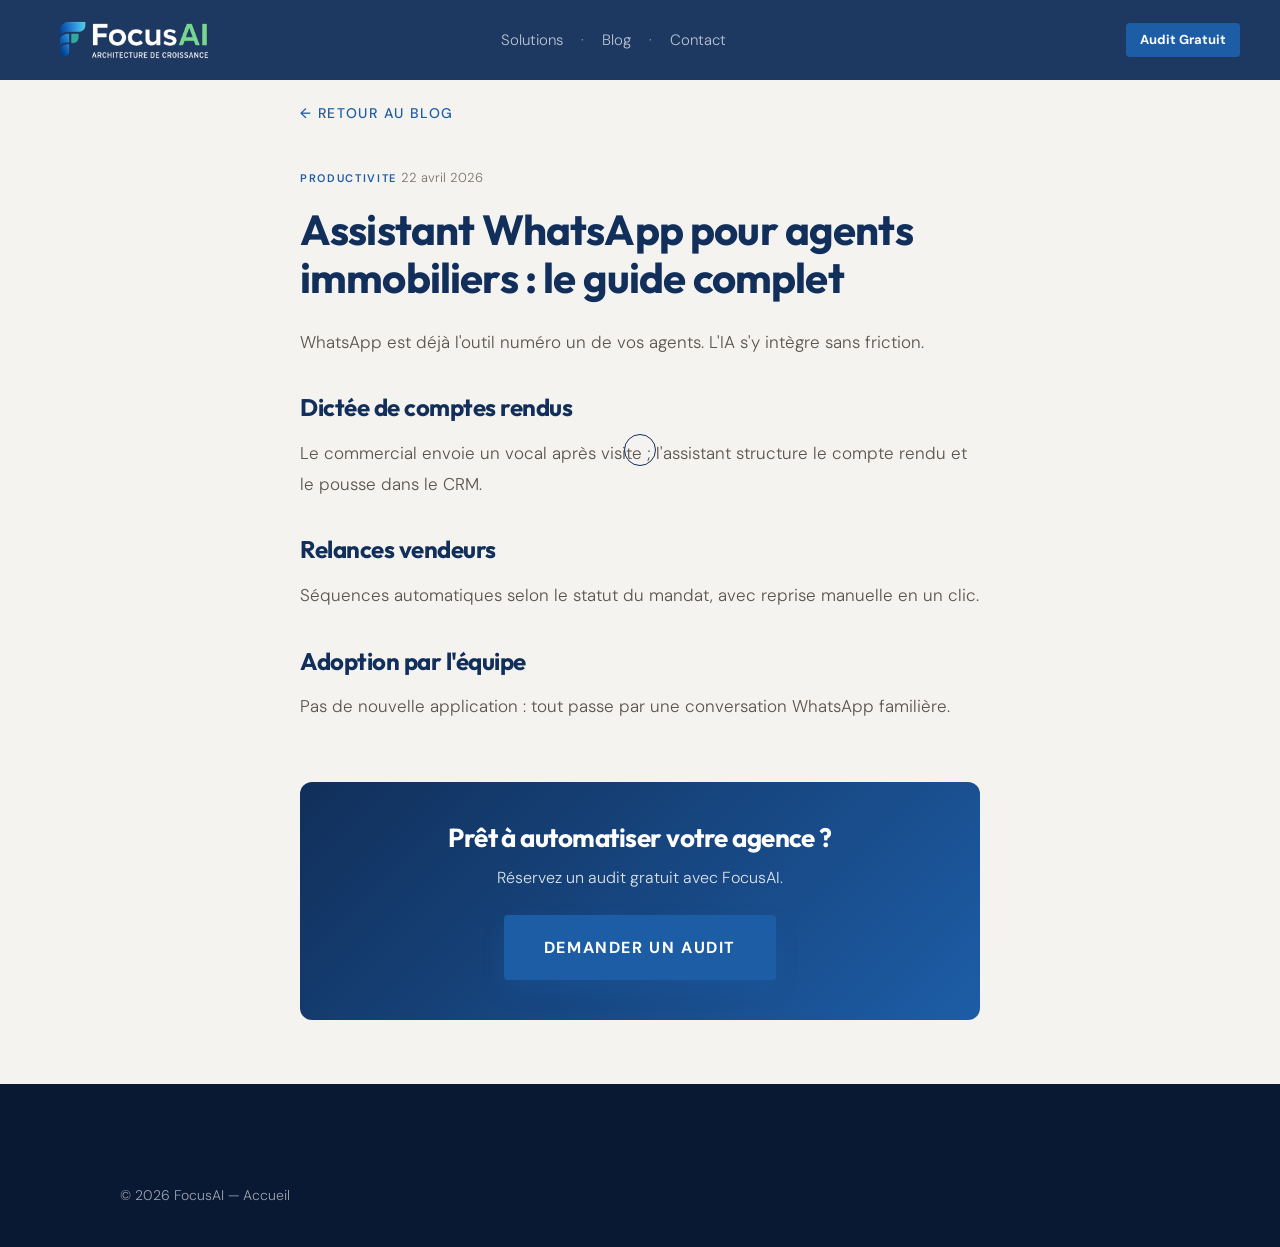
==== commit e79f2594: "Replace index.html with / in all href attributes" ====
--- a/blog-assistant-whatsapp.html
+++ b/blog-assistant-whatsapp.html
@@ -14,11 +14,11 @@
 <body class="page-article">
     <div class="cursor-outline"></div>
     <nav class="navbar scrolled">
-        <div class="nav-logo"><a href="index.html" class="nav-logo-link"><img src="logo.png" alt="FocusAI" class="nav-logo-img"></a></div>
+        <div class="nav-logo"><a href="/" class="nav-logo-link"><img src="logo.png" alt="FocusAI" class="nav-logo-img"></a></div>
         <div class="nav-links" id="navLinks">
-            <a href="index.html#solutions">Solutions</a><span class="dot">&middot;</span>
+            <a href="/#solutions">Solutions</a><span class="dot">&middot;</span>
             <a href="blog.html">Blog</a><span class="dot">&middot;</span>
-            <a href="index.html#contact">Contact</a>
+            <a href="/#contact">Contact</a>
         </div>
         <div class="nav-actions" style="display:flex;align-items:center;gap:15px;">
             <a href="#" onclick="openAuditModal(event)" class="nav-cta">Audit Gratuit</a>
@@ -39,8 +39,8 @@
             <a href="#" onclick="openAuditModal(event)" class="btn-primary">Demander un audit</a>
         </aside>
     </main>
-    <footer class="footer"><div class="footer-bottom" style="padding:20px 60px;text-align:center;"><p>&copy; 2026 FocusAI &mdash; <a href="index.html">Accueil</a></p></div></footer>
+    <footer class="footer"><div class="footer-bottom" style="padding:20px 60px;text-align:center;"><p>&copy; 2026 FocusAI &mdash; <a href="/">Accueil</a></p></div></footer>
     <div id="auditModal" class="modal-overlay"><div class="modal-content"><button class="modal-close" onclick="closeAuditModal()">&times;</button><form id="auditForm" style="display:flex;flex-direction:column;gap:15px;"><input type="text" id="auditName" class="modal-input" placeholder="Nom" required><input type="email" id="auditEmail" class="modal-input" placeholder="Email" required><input type="tel" id="auditPhone" class="modal-input" placeholder="Tel" required><input type="text" id="auditDomain" class="modal-input" placeholder="Activite" required><button type="submit" id="auditSubmitBtn" class="btn-primary" style="width:100%;border:none;">Envoyer</button></form><div id="auditSuccessMsg" style="display:none;color:#49A0E3;">OK</div></div></div>
     <script src="script.js"></script>
 </body>
-</html>+</html>
--- a/style.css
+++ b/style.css
@@ -141,7 +141,7 @@
     display: block;
     height: 48px;
     width: auto;
-    transform: scale(2);
+    transform: scale(3.4);
     transform-origin: left center;
     margin-left: 12px;
 }
@@ -443,6 +443,27 @@
     color: var(--text-light) !important;
 }
 
+.btn-secondary {
+    display: inline-block;
+    padding: 20px 40px;
+    background-color: transparent;
+    color: var(--text-light) !important;
+    border: 1px solid rgba(255, 255, 255, 0.3);
+    border-radius: 4px;
+    font-family: var(--font-body);
+    font-size: 16px;
+    text-transform: uppercase;
+    letter-spacing: 0.1em;
+    font-weight: bold;
+    transition: background-color 0.4s ease, border-color 0.4s ease, transform 0.4s ease;
+}
+
+.btn-secondary:hover {
+    background-color: rgba(255, 255, 255, 0.1);
+    border-color: rgba(255, 255, 255, 0.6);
+    transform: translateY(-2px);
+}
+
 /* 2. Piliers et Intégrations */
 .piliers {
     background-color: var(--bg-main);
@@ -1258,6 +1279,7 @@
 .modal-input:focus {
     border-color: var(--accent-sec);
     background: rgba(255, 255, 255, 0.08);
+    box-shadow: 0 0 0 3px rgba(73, 160, 227, 0.25);
 }
 
 @media (max-width: 768px) {
@@ -1373,7 +1395,7 @@
     }
     .nav-logo-img {
         height: 36px !important;
-        transform: scale(1.6) !important;
+        transform: scale(2.8) !important;
         transform-origin: left center;
         margin-left: 8px !important;
     }
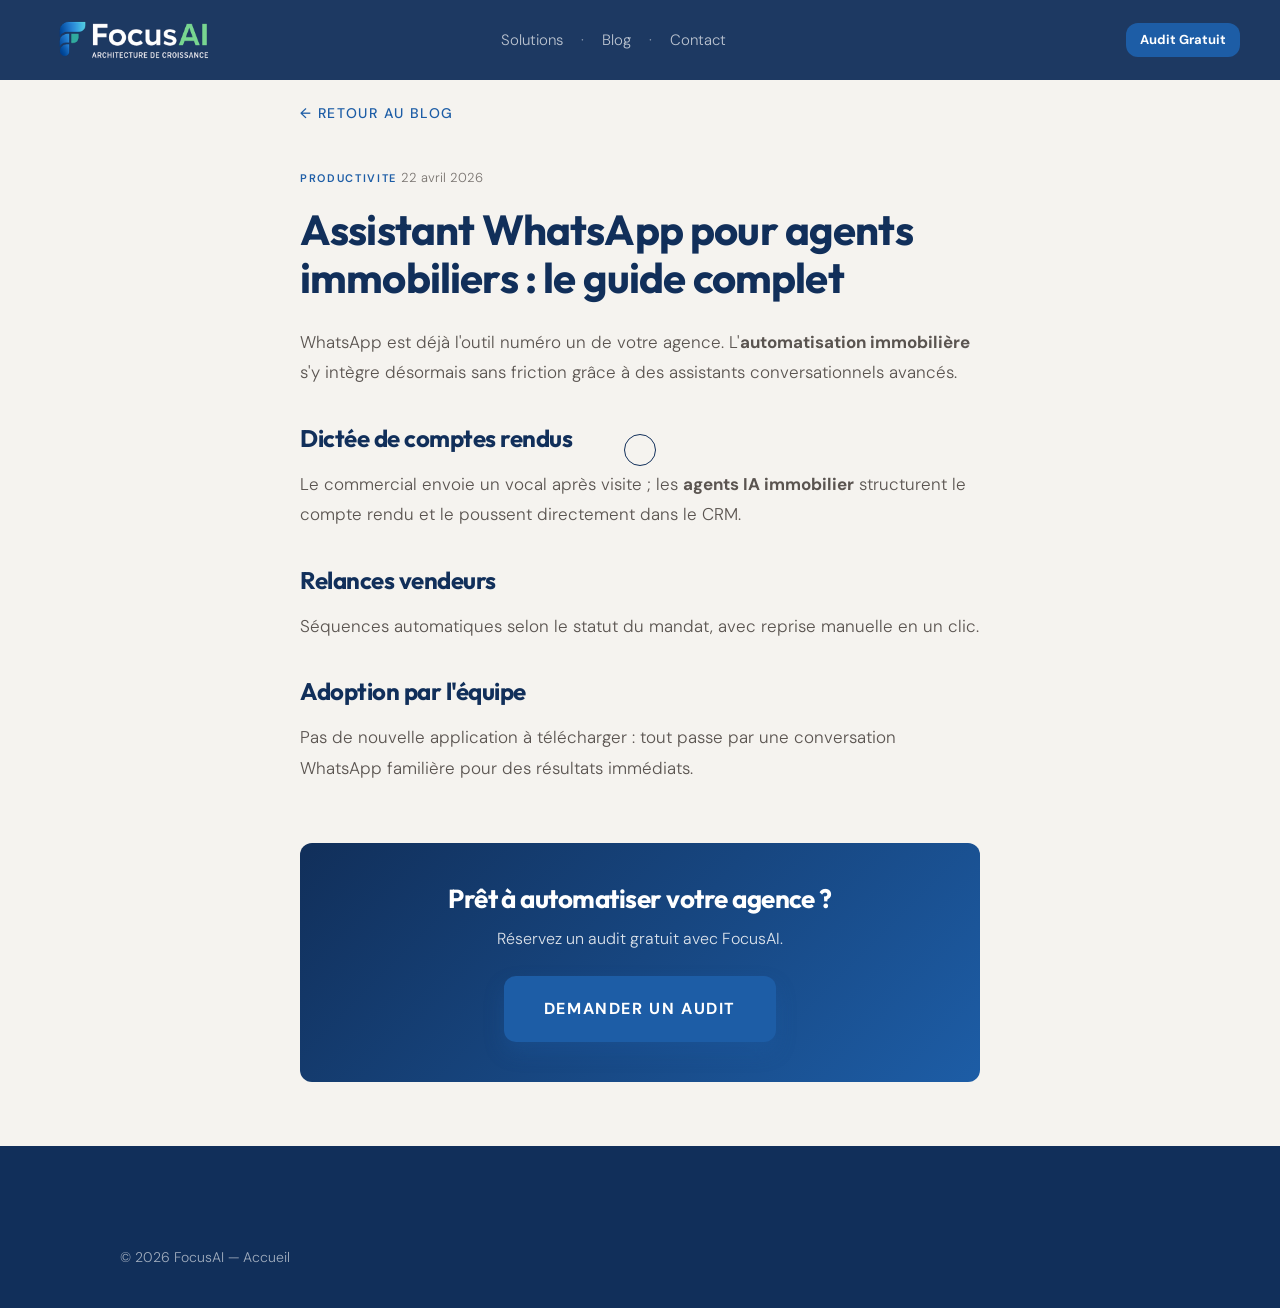
==== commit 30abbdc9: "Optimize SEO keywords across blog articles" ====
--- a/blog-assistant-whatsapp.html
+++ b/blog-assistant-whatsapp.html
@@ -3,8 +3,8 @@
 <head>
     <meta charset="UTF-8">
     <meta name="viewport" content="width=device-width, initial-scale=1.0">
-    <title>Assistant WhatsApp immobilier | FocusAI</title>
-    <meta name="description" content="Assistant WhatsApp pour agents immobiliers">
+    <title>Agents IA immobilier : L'assistant WhatsApp | FocusAI</title>
+    <meta name="description" content="Découvrez comment l'automatisation immobilière avec des agents IA immobilier sur WhatsApp transforme votre quotidien.">
     <link rel="stylesheet" href="style.css">
     <link rel="icon" type="image/png" href="logo.png">
     <link href="https://fonts.googleapis.com/css2?family=Outfit:wght@400;600;700;800&family=DM+Sans:wght@200;300;400&display=swap" rel="stylesheet">
@@ -31,7 +31,7 @@
             <span class="blog-card-category">Productivite</span>
             <time class="blog-card-date" datetime="2026-04-22">22 avril 2026</time>
             <h1>Assistant WhatsApp pour agents immobiliers : le guide complet</h1>
-            <p class="article-lead">WhatsApp est d&eacute;j&agrave; l'outil num&eacute;ro un de vos agents. L'IA s'y int&egrave;gre sans friction.</p><h2>Dict&eacute;e de comptes rendus</h2><p>Le commercial envoie un vocal apr&egrave;s visite ; l'assistant structure le compte rendu et le pousse dans le CRM.</p><h2>Relances vendeurs</h2><p>S&eacute;quences automatiques selon le statut du mandat, avec reprise manuelle en un clic.</p><h2>Adoption par l'&eacute;quipe</h2><p>Pas de nouvelle application : tout passe par une conversation WhatsApp famili&egrave;re.</p>
+            <p class="article-lead">WhatsApp est déjà l'outil numéro un de votre agence. L'<strong>automatisation immobilière</strong> s'y intègre désormais sans friction grâce à des assistants conversationnels avancés.</p><h2>Dictée de comptes rendus</h2><p>Le commercial envoie un vocal après visite ; les <strong>agents IA immobilier</strong> structurent le compte rendu et le poussent directement dans le CRM.</p><h2>Relances vendeurs</h2><p>Séquences automatiques selon le statut du mandat, avec reprise manuelle en un clic.</p><h2>Adoption par l'équipe</h2><p>Pas de nouvelle application à télécharger : tout passe par une conversation WhatsApp familière pour des résultats immédiats.</p>
         </article>
         <aside class="article-cta">
             <h2>Pr&ecirc;t &agrave; automatiser votre agence ?</h2>
--- a/style.css
+++ b/style.css
@@ -172,7 +172,7 @@
     background-color: var(--accent-main);
     color: var(--text-light) !important;
     border: none;
-    border-radius: 4px;
+    border-radius: 12px;
     font-weight: bold;
     transition: background-color 0.3s, transform 0.3s;
 }
@@ -216,7 +216,7 @@
     width: 100%;
     height: 2px;
     background-color: var(--text-light);
-    border-radius: 2px;
+    border-radius: 12px;
     transition: all 0.3s ease;
 }
 
@@ -356,7 +356,7 @@
     background: rgba(255, 255, 255, 0.03);
     border: 1px solid rgba(255, 255, 255, 0.1);
     padding: 20px;
-    border-radius: 10px;
+    border-radius: 12px;
     backdrop-filter: blur(10px);
     display: flex;
     flex-direction: column;
@@ -427,7 +427,7 @@
     background-color: var(--accent-main);
     color: var(--text-light) !important;
     border: none;
-    border-radius: 4px;
+    border-radius: 12px;
     font-family: var(--font-body);
     font-size: 16px;
     text-transform: uppercase;
@@ -449,7 +449,7 @@
     background-color: transparent;
     color: var(--text-light) !important;
     border: 1px solid rgba(255, 255, 255, 0.3);
-    border-radius: 4px;
+    border-radius: 12px;
     font-family: var(--font-body);
     font-size: 16px;
     text-transform: uppercase;
@@ -717,7 +717,7 @@
     transform: translateY(-5px);
     box-shadow: 0 10px 25px rgba(0, 0, 0, 0.05);
     background: #ffffff;
-    border-radius: 8px;
+    border-radius: 12px;
     padding: 30px 20px;
     border-bottom: 1px solid transparent;
 }
@@ -1055,7 +1055,7 @@
 
 /* Footer Section */
 .footer {
-    background-color: #091833;
+    background-color: var(--bg-dark);
     color: var(--text-light);
     padding: 80px 60px 20px 60px;
 }
@@ -1135,7 +1135,7 @@
     color: var(--accent-sec);
     border: 1px solid var(--accent-sec);
     padding: 8px 16px;
-    border-radius: 20px;
+    border-radius: 12px;
     cursor: pointer;
     font-size: 12px;
     text-transform: uppercase;
@@ -1265,7 +1265,7 @@
 
 .modal-input {
     padding: 16px;
-    border-radius: 4px;
+    border-radius: 12px;
     border: 1px solid rgba(255, 255, 255, 0.2);
     background: rgba(255, 255, 255, 0.05);
     color: white;
